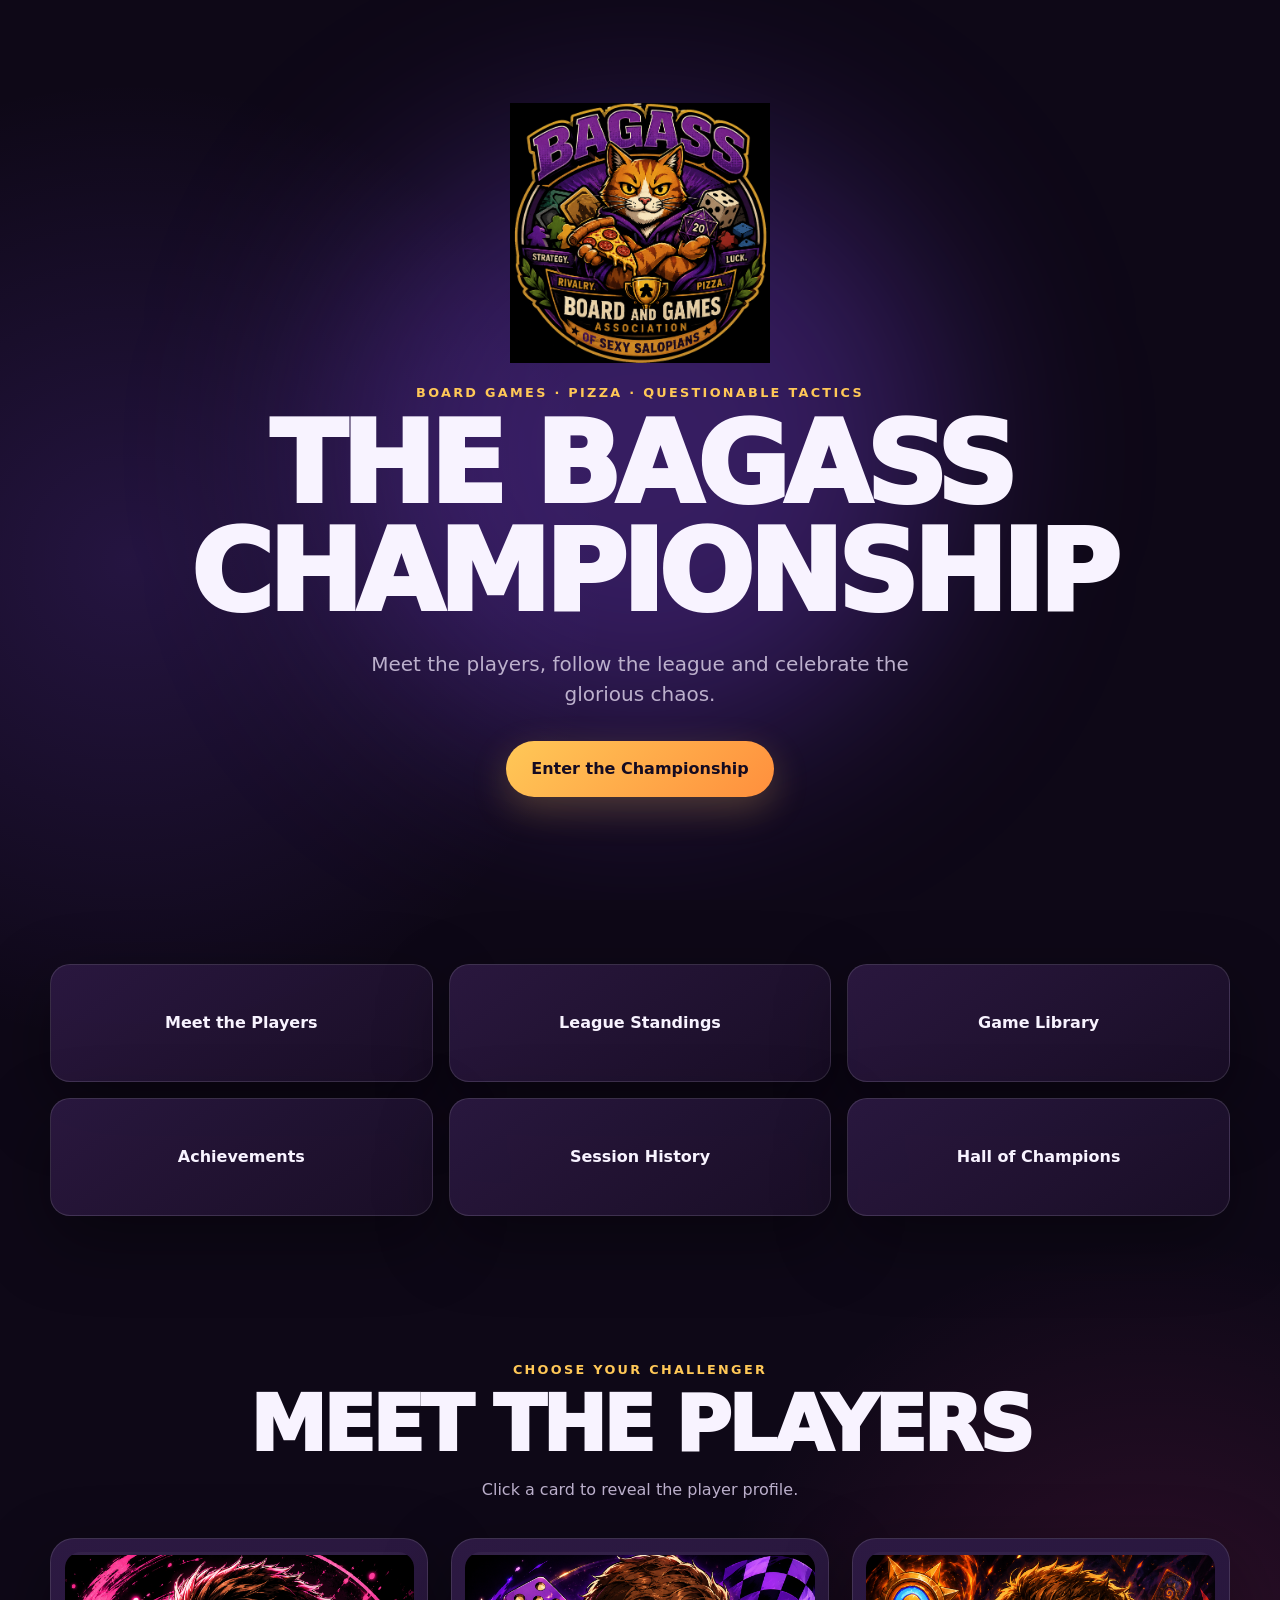
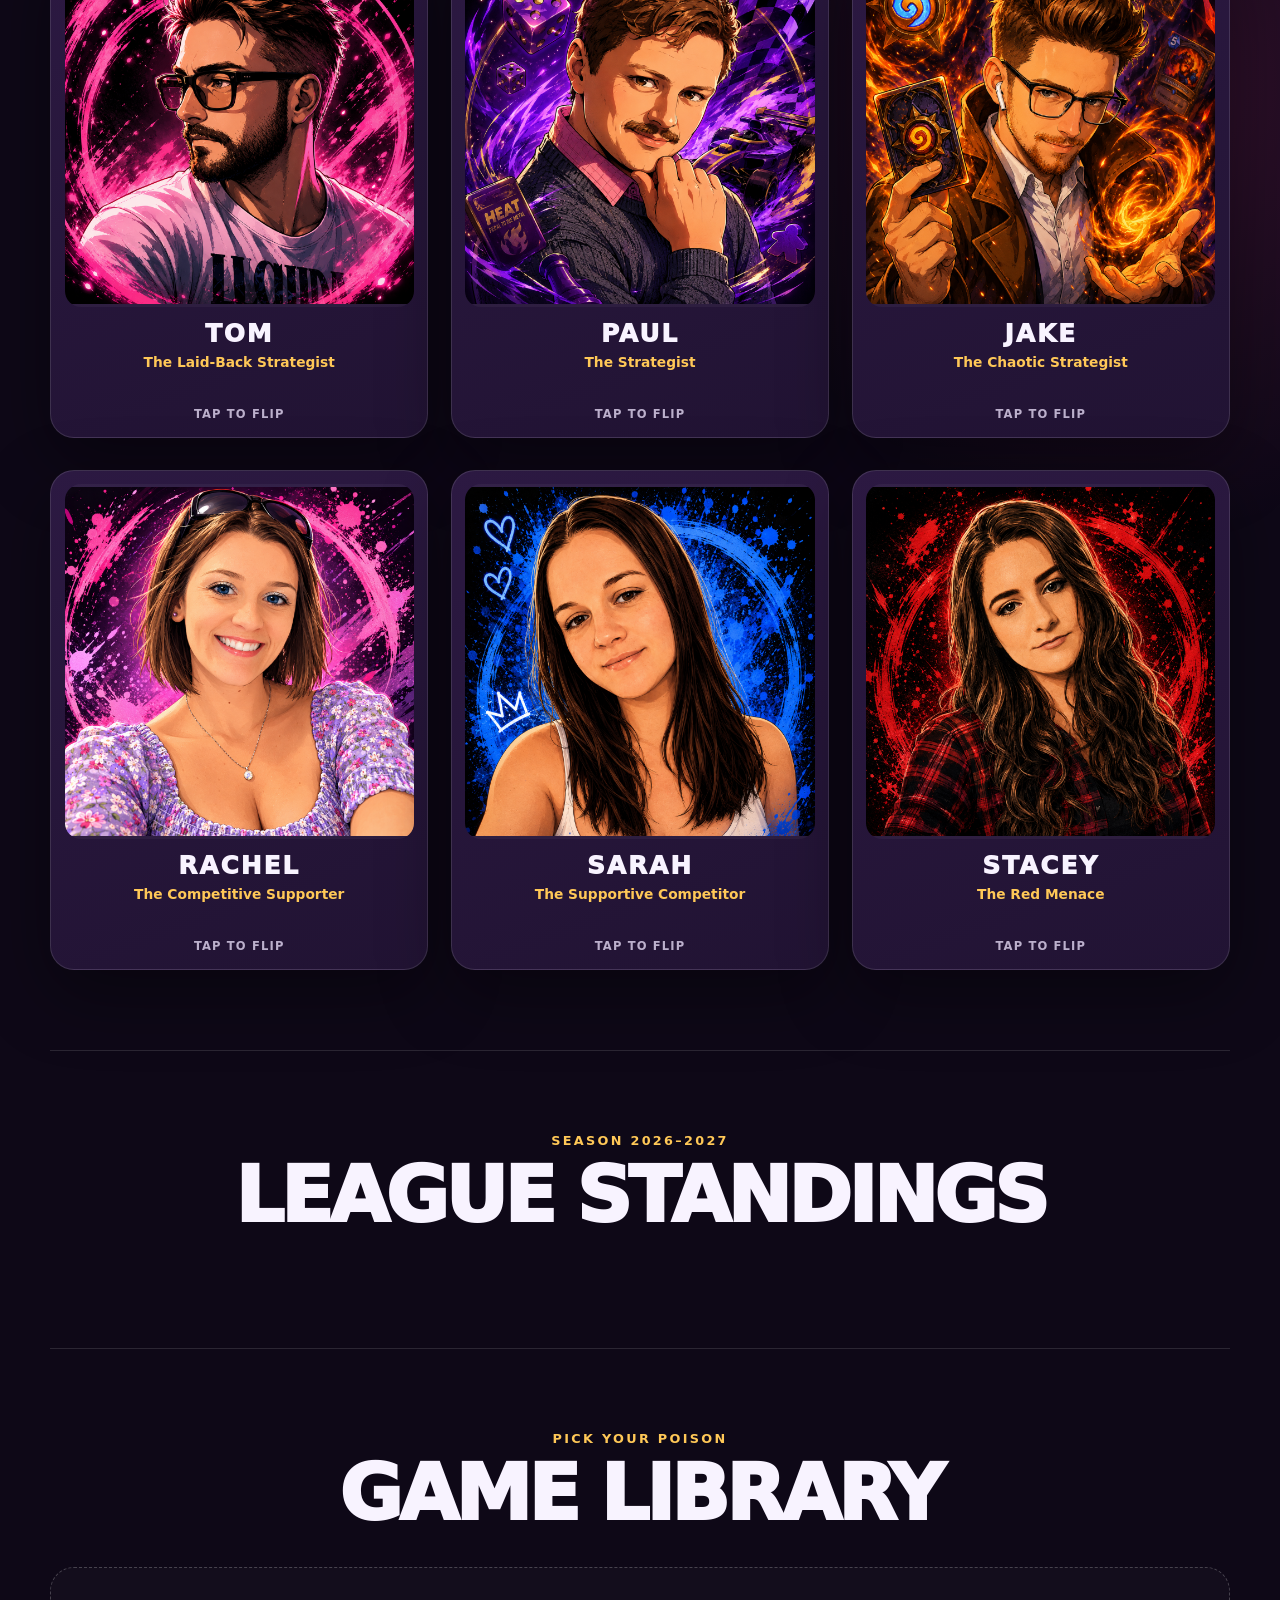
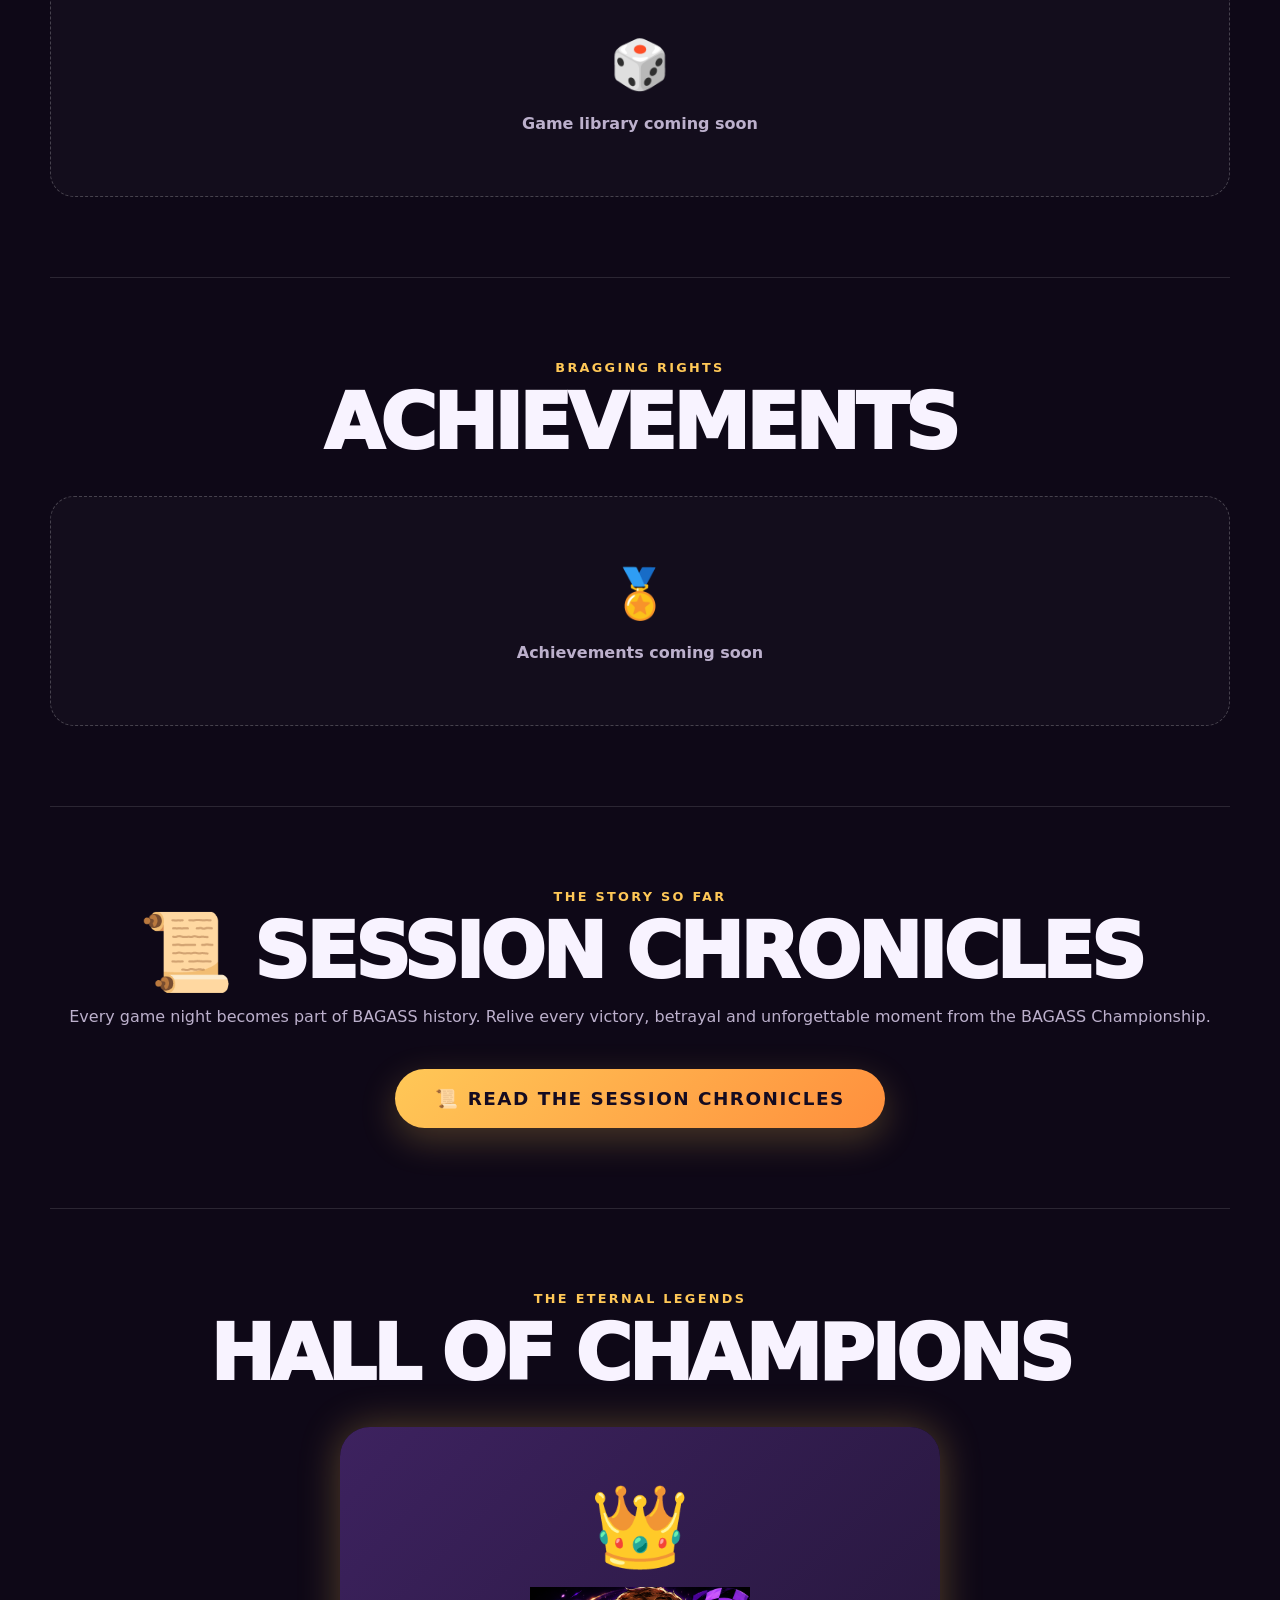
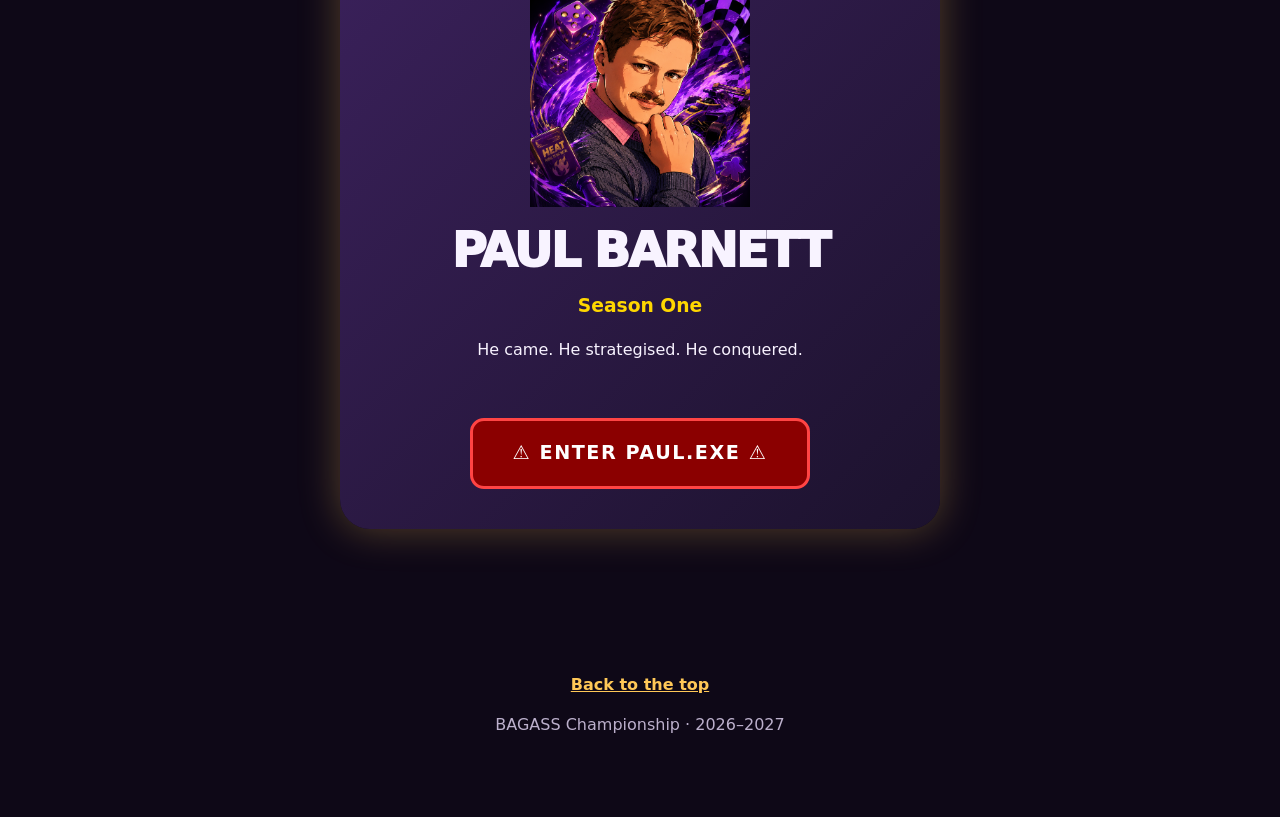
==== index.html @ 81b8a3a4 "Update index.html" ====
<!doctype html>
<html lang="en">
<head>
  <meta charset="utf-8">
  <meta name="viewport" content="width=device-width, initial-scale=1">
  <meta name="theme-color" content="#12091f">
  <title>BAGASS Championship</title>
  <link rel="stylesheet" href="style.css">
</head>
<body>
  <header class="hero" id="home">
    <div class="hero__glow" aria-hidden="true"></div>
    <img class="hero__logo" src="images/logo.png" alt="BAGASS Championship">
    <p class="eyebrow">Board games · Pizza · Questionable tactics</p>
    <h1>The BAGASS Championship</h1>
    <p class="hero__copy">Meet the players, follow the league and celebrate the glorious chaos.</p>
    <button class="primary-button" id="enterButton" type="button">Enter the Championship</button>
  </header>

  <main>
    <nav class="main-menu section-shell" id="mainMenu" aria-label="Championship menu">
      <a href="#players">Meet the Players</a>
      <a href="#standings">League Standings</a>
      <a href="#games">Game Library</a>
      <a href="#achievements">Achievements</a>
      <a href="#history">Session History</a>
      <a href="#champions">Hall of Champions</a>
    </nav>

    <section class="players-section section-shell" id="players">
      <div class="section-heading">
        <p class="eyebrow">Choose your challenger</p>
        <h2>Meet the Players</h2>
        <p>Click a card to reveal the player profile.</p>
      </div>
      <div class="player-grid">
        
        <button class="flip-card" type="button" aria-pressed="false" aria-label="Flip Tom's player card">
          <span class="flip-card__inner">
            <span class="flip-card__face flip-card__front">
              <img src="images/tom.png" alt="Tom">
              <span class="player-name">Tom</span>
              <span class="player-title">The Laid-Back Strategist</span>
              <span class="flip-hint">Tap to flip</span>
            </span>
            <span class="flip-card__face flip-card__back"><img src="images/tomcard.png" alt="Tom's player profile"></span>
          </span>
        </button>
        <button class="flip-card" type="button" aria-pressed="false" aria-label="Flip Paul's player card">
          <span class="flip-card__inner">
            <span class="flip-card__face flip-card__front">
              <img src="images/paul.png" alt="Paul">
              <span class="player-name">Paul</span>
              <span class="player-title">The Strategist</span>
              <span class="flip-hint">Tap to flip</span>
            </span>
            <span class="flip-card__face flip-card__back"><img src="images/paulcard.png" alt="Paul's player profile"></span>
          </span>
        </button>
        <button class="flip-card" type="button" aria-pressed="false" aria-label="Flip Jake's player card">
          <span class="flip-card__inner">
            <span class="flip-card__face flip-card__front">
              <img src="images/jake.png" alt="Jake">
              <span class="player-name">Jake</span>
              <span class="player-title">The Chaotic Strategist</span>
              <span class="flip-hint">Tap to flip</span>
            </span>
            <span class="flip-card__face flip-card__back"><img src="images/jakecard.png" alt="Jake's player profile"></span>
          </span>
        </button>
        <button class="flip-card" type="button" aria-pressed="false" aria-label="Flip Rachel's player card">
          <span class="flip-card__inner">
            <span class="flip-card__face flip-card__front">
              <img src="images/rachel.png" alt="Rachel">
              <span class="player-name">Rachel</span>
              <span class="player-title">The Competitive Supporter</span>
              <span class="flip-hint">Tap to flip</span>
            </span>
            <span class="flip-card__face flip-card__back"><img src="images/rachelcard.png" alt="Rachel's player profile"></span>
          </span>
        </button>
        <button class="flip-card" type="button" aria-pressed="false" aria-label="Flip Sarah's player card">
          <span class="flip-card__inner">
            <span class="flip-card__face flip-card__front">
              <img src="images/sarah.png" alt="Sarah">
              <span class="player-name">Sarah</span>
              <span class="player-title">The Supportive Competitor</span>
              <span class="flip-hint">Tap to flip</span>
            </span>
            <span class="flip-card__face flip-card__back"><img src="images/sarahcard.png" alt="Sarah's player profile"></span>
          </span>
        </button>
        <button class="flip-card" type="button" aria-pressed="false" aria-label="Flip Stacey's player card">
          <span class="flip-card__inner">
            <span class="flip-card__face flip-card__front">
              <img src="images/stacey.png" alt="Stacey">
              <span class="player-name">Stacey</span>
              <span class="player-title">The Red Menace</span>
              <span class="flip-hint">Tap to flip</span>
            </span>
            <span class="flip-card__face flip-card__back"><img src="images/staceycard.png" alt="Stacey's player profile"></span>
          </span>
        </button>
      </div>
    </section>

    <section class="content-section section-shell" id="standings">
      <div class="section-heading"><p class="eyebrow">Season 2026–2027</p><h2>League Standings</h2></div>
     <div id="leagueTable"></div>
    </section>
    <section class="content-section section-shell" id="games">
      <div class="section-heading"><p class="eyebrow">Pick your poison</p><h2>Game Library</h2></div>
      <div class="coming-soon"><span>🎲</span><strong>Game library coming soon</strong></div>
    </section>
    <section class="content-section section-shell" id="achievements">
      <div class="section-heading"><p class="eyebrow">Bragging rights</p><h2>Achievements</h2></div>
      <div class="coming-soon"><span>🏅</span><strong>Achievements coming soon</strong></div>
    </section>

<section id="history" class="content-section section-shell">

    <div class="section-heading">

        <p class="eyebrow">The Story So Far</p>

        <h2>📜 Session Chronicles</h2>

        <p>
            Every game night becomes part of BAGASS history.
            Relive every victory, betrayal and unforgettable moment from the BAGASS Championship.
        </p>

    </div>

    <div class="chronicles-home">

        <a href="chronicles.html" class="primary-button">

            📜 Read the Session Chronicles

        </a>

    </div>

</section>


    <section class="content-section section-shell" id="champions">
      <div class="section-heading"><p class="eyebrow">The eternal legends</p><h2>Hall of Champions</h2></div>
     <div id="championDisplay"></div>
    </section>
  </main>
  <footer><a href="#home">Back to the top</a><p>BAGASS Championship · 2026–2027</p></footer>
<script src="players.js"></script>
<script src="games.js"></script>
<script src="season2.js"></script>
<script src="champions.js"></script>
<script src="script.js"></script>
</body>
</html>
---- style.css ----
:root {
  --ink:#f8f3ff; --muted:#bcb0cc; --surface:#211333; --surface-2:#2c1942;
  --purple:#8c4dff; --pink:#ff3d9d; --gold:#ffc857;
  --line:rgba(255,255,255,.12); --shadow:0 24px 70px rgba(0,0,0,.38);
}
* { box-sizing:border-box; }
html { scroll-behavior:smooth; scroll-padding-top:1.5rem; }
body {
  margin:0; color:var(--ink); line-height:1.5;
  background:radial-gradient(circle at 10% 10%,rgba(140,77,255,.18),transparent 30rem),radial-gradient(circle at 90% 30%,rgba(255,61,157,.14),transparent 28rem),#0e0817;
  font-family:Inter,ui-sans-serif,system-ui,-apple-system,BlinkMacSystemFont,"Segoe UI",sans-serif;
}
button,a { font:inherit; } button { color:inherit; } img { display:block; max-width:100%; }
.section-shell { width:min(1180px,calc(100% - 2rem)); margin-inline:auto; }
.hero { position:relative; display:grid; min-height:100svh; place-items:center; align-content:center; overflow:hidden; padding:4rem 1rem; text-align:center; }
.hero__glow { position:absolute; z-index:-1; width:38rem; height:38rem; border-radius:50%; background:rgba(140,77,255,.32); filter:blur(100px); }
.hero__logo { width:min(320px,70vw); max-height:260px; margin-bottom:1.25rem; object-fit:contain; }
.eyebrow { margin:0 0 .55rem; color:var(--gold); font-size:.8rem; font-weight:850; letter-spacing:.18em; text-transform:uppercase; }
h1,h2 { margin:0; font-weight:950; letter-spacing:-.045em; line-height:.96; text-transform:uppercase; }
h1 { max-width:900px; font-size:clamp(3rem,9vw,7rem); } h2 { font-size:clamp(2.35rem,6vw,4.8rem); }
.hero__copy { max-width:620px; margin:1.4rem auto 2rem; color:var(--muted); font-size:clamp(1rem,2vw,1.25rem); }
.primary-button { border:0; border-radius:999px; padding:1rem 1.6rem; color:#150b21; background:linear-gradient(135deg,var(--gold),#ff8f3d); box-shadow:0 12px 36px rgba(255,200,87,.24); cursor:pointer; font-weight:900; transition:transform 180ms ease,box-shadow 180ms ease; }
.primary-button:hover { transform:translateY(-3px); box-shadow:0 16px 42px rgba(255,200,87,.36); }
.main-menu { display:grid; grid-template-columns:repeat(3,1fr); gap:1rem; padding-block:4rem; }
.main-menu a { min-height:118px; display:grid; place-items:center; padding:1.2rem; border:1px solid var(--line); border-radius:1.25rem; color:var(--ink); background:linear-gradient(145deg,rgba(44,25,66,.92),rgba(26,15,40,.92)); box-shadow:var(--shadow); font-weight:850; text-align:center; text-decoration:none; transition:border-color 180ms ease,transform 180ms ease; }
.main-menu a:hover { border-color:rgba(255,200,87,.65); transform:translateY(-4px); }
.players-section,.content-section { padding-block:5rem; }
.section-heading { margin-bottom:2.25rem; text-align:center; } .section-heading>p:last-child { margin-bottom:0; color:var(--muted); }
.player-grid { display:grid; grid-template-columns:repeat(3,minmax(0,1fr)); gap:2rem 1.4rem; align-items:start; }
/* The card owns the full height, so its positioned faces cannot overlap League Standings. */
.flip-card { position:relative; width:100%; height:500px; margin:0; padding:0; border:0; border-radius:1.5rem; outline:0; background:transparent; cursor:pointer; perspective:1200px; -webkit-tap-highlight-color:transparent; }
.flip-card__inner { position:relative; display:block; width:100%; height:100%; border-radius:inherit; transform-style:preserve-3d; transition:transform 700ms cubic-bezier(.2,.8,.2,1),filter 250ms ease; }
.flip-card:hover .flip-card__inner,.flip-card:focus-visible .flip-card__inner { filter:drop-shadow(0 20px 24px rgba(140,77,255,.32)); transform:translateY(-7px) rotateY(0); }
.flip-card.flipped .flip-card__inner,.flip-card.flipped:hover .flip-card__inner,.flip-card.flipped:focus-visible .flip-card__inner { filter:drop-shadow(0 20px 30px rgba(255,61,157,.34)); transform:translateY(-7px) rotateY(180deg); }
.flip-card:focus-visible { box-shadow:0 0 0 4px var(--gold); }
.flip-card__face { position:absolute; inset:0; display:flex; width:100%; height:100%; flex-direction:column; overflow:hidden; border:1px solid var(--line); border-radius:inherit; background:linear-gradient(160deg,var(--surface-2),var(--surface)); box-shadow:var(--shadow); backface-visibility:hidden; -webkit-backface-visibility:hidden; }
.flip-card.flipped .flip-card__back { backface-visibility:visible; -webkit-backface-visibility: visible; }
.flip-card__front { padding:.85rem; }
.flip-card__front img { width:100%; height:355px; border-radius:1rem; background:rgba(255,255,255,.04); object-fit:contain; }
.flip-card__back { transform:rotateY(180deg); } .flip-card__back img { width:100%; height:100%; object-fit:contain; display:block; }
.player-name { margin-top:.9rem; font-size:1.55rem; font-weight:950; letter-spacing:.08em; line-height:1; text-align:center; text-transform:uppercase; }
.player-title { margin-top:.35rem; color:var(--gold); font-size:.86rem; font-weight:800; text-align:center; }
.flip-hint { margin-top:auto; color:var(--muted); font-size:.72rem; font-weight:750; letter-spacing:.1em; text-align:center; text-transform:uppercase; }
.content-section { border-top:1px solid var(--line); }
.coming-soon { display:grid; min-height:230px; place-items:center; align-content:center; gap:.75rem; border:1px dashed rgba(255,255,255,.22); border-radius:1.5rem; color:var(--muted); background:rgba(255,255,255,.025); text-align:center; }
.coming-soon span { font-size:3rem; } footer { padding:4rem 1rem; color:var(--muted); text-align:center; } footer a { color:var(--gold); font-weight:800; }
@media (max-width:900px) { .main-menu,.player-grid { grid-template-columns:repeat(2,minmax(0,1fr)); } }
@media (max-width:620px) { .main-menu,.player-grid { grid-template-columns:1fr; } .flip-card { height:min(500px,142vw); max-height:500px; } .players-section,.content-section { padding-block:4rem; } }
@media (prefers-reduced-motion:reduce) { html { scroll-behavior:auto; } *,*::before,*::after { scroll-behavior:auto!important; transition-duration:.01ms!important; } }


/* ==========================
   LEAGUE TABLE
========================== */

#leagueTable{
    max-width:1000px;
    margin:0 auto;
}

.league-table{
    width:100%;
    border-collapse:collapse;
    border-radius:20px;
    overflow:hidden;
    background:linear-gradient(160deg,var(--surface-2),var(--surface));
    box-shadow:var(--shadow);
    border:1px solid var(--line);
}

.league-table thead{
    background:linear-gradient(90deg,var(--purple),var(--pink));
}

.league-table th{

    padding:22px;

    text-align:center;

    font-size:1.2rem;

    font-weight:900;

    letter-spacing:.08em;

    text-transform:uppercase;

}

.league-table td{

    padding:22px;

    text-align:center;

    font-size:1.25rem;

    font-weight:700;

    border-top:1px solid rgba(255,255,255,.08);

}

.league-table tbody tr{

    transition:.25s;

}

.league-table tbody tr:hover{

    background:rgba(255,255,255,.06);

    transform:scale(1.01);

}

.league-table td:nth-child(2){

    text-align:left;

    font-size:1.4rem;

    font-weight:900;

}

.league-table td:first-child{

    font-size:1.5rem;

    font-weight:900;

}

.league-table td:nth-child(3){

    color:var(--gold);

    font-size:1.6rem;

    font-weight:900;

}

.leader{
    background: rgba(255,200,87,.12);
}

#championDisplay{

display:flex;

justify-content:center;

}

.champion-card{

width:600px;

padding:40px;

text-align:center;

border-radius:30px;

background:linear-gradient(135deg,#3d225f,#1c122d);

box-shadow:0 0 40px rgba(255,200,87,.3);

}

.champion-card img{

width:220px;

margin:auto;

}

.champion-card h2{

font-size:3rem;

margin:20px 0 0;

}

.champion-card h3{

color:gold;

}

.champion-crown{

font-size:5rem;

animation:float 3s ease-in-out infinite;

}

@keyframes float{

0%{transform:translateY(0);}

50%{transform:translateY(-10px);}

100%{transform:translateY(0);}

}

/* ==========================
   PAUL.EXE BUTTON
========================== */

.exe-button{

    margin-top:40px;

    padding:18px 40px;

    font-size:1.2rem;

    font-weight:900;

    letter-spacing:.08em;

    color:white;

    background:#8b0000;

    border:3px solid #ff4444;

    border-radius:14px;

    cursor:pointer;

    transition:.25s;

}

.exe-button:hover{

    transform:scale(1.08);

    background:#d60000;

    box-shadow:0 0 30px red;

}

/* ==========================================
   Session Chronicles
========================================== */

.chronicle-card{

    background:#20152f;

    border:2px solid rgba(255,255,255,.08);

    border-radius:18px;

    padding:32px;

    margin:40px 0;

    box-shadow:0 15px 40px rgba(0,0,0,.25);

}

.chronicle-title{

    text-align:center;

    margin-bottom:30px;

}

.chronicle-title h2{

    color:#fff;

    margin:10px 0;

}

.chronicle-section{

    margin-top:24px;

}

.chronicle-section h3{

    color:#ffcb5c;

    margin-bottom:12px;

}

.chronicle-section ul{

    padding-left:20px;

}

.chronicle-section li{

    margin:6px 0;

}

.chronicle-section p{

    line-height:1.8;

}

blockquote{

    border-left:4px solid #ffcb5c;

    margin:0;

    padding-left:18px;

    font-style:italic;

    color:#ddd;

}

/* ==========================================
   Chronicle Interaction
========================================== */

.chronicle-card{

    cursor:pointer;

    user-select:none;

    transition:
        transform .25s ease,
        box-shadow .25s ease,
        border-color .25s ease;

}

.chronicle-card:hover{

    transform:translateY(-4px);

    border-color:rgba(255,200,87,.35);

}

.chronicle-card.open{

    border-color:rgba(255,200,87,.6);

    box-shadow:
        0 0 30px rgba(255,200,87,.15),
        0 20px 45px rgba(0,0,0,.35);

}

.chronicle-toggle{

    margin-top:28px;

    padding-top:20px;

    border-top:1px solid rgba(255,255,255,.08);

    text-align:center;

    color:var(--gold);

    font-weight:800;

    letter-spacing:.08em;

    text-transform:uppercase;

}

.chronicle-toggle span{

    transition:.25s;

}

.chronicle-content{

    max-height:0;

    overflow:hidden;

    opacity:0;

    transition:
        max-height .45s ease,
        opacity .3s ease,
        margin-top .3s ease;

}

.chronicle-content.open{

    max-height:2500px;

    opacity:1;

    margin-top:30px;

}

/* ==========================================
   Homepage Chronicles Button
========================================== */

.chronicles-home{

    display:flex;

    justify-content:center;

    margin-top:40px;

}

.chronicles-home .primary-button{

    display:inline-flex;

    align-items:center;

    justify-content:center;

    min-width:340px;

    padding:1rem 2.5rem;

    text-decoration:none;

    font-size:1.15rem;

    font-weight:900;

    letter-spacing:.08em;

    text-transform:uppercase;

}
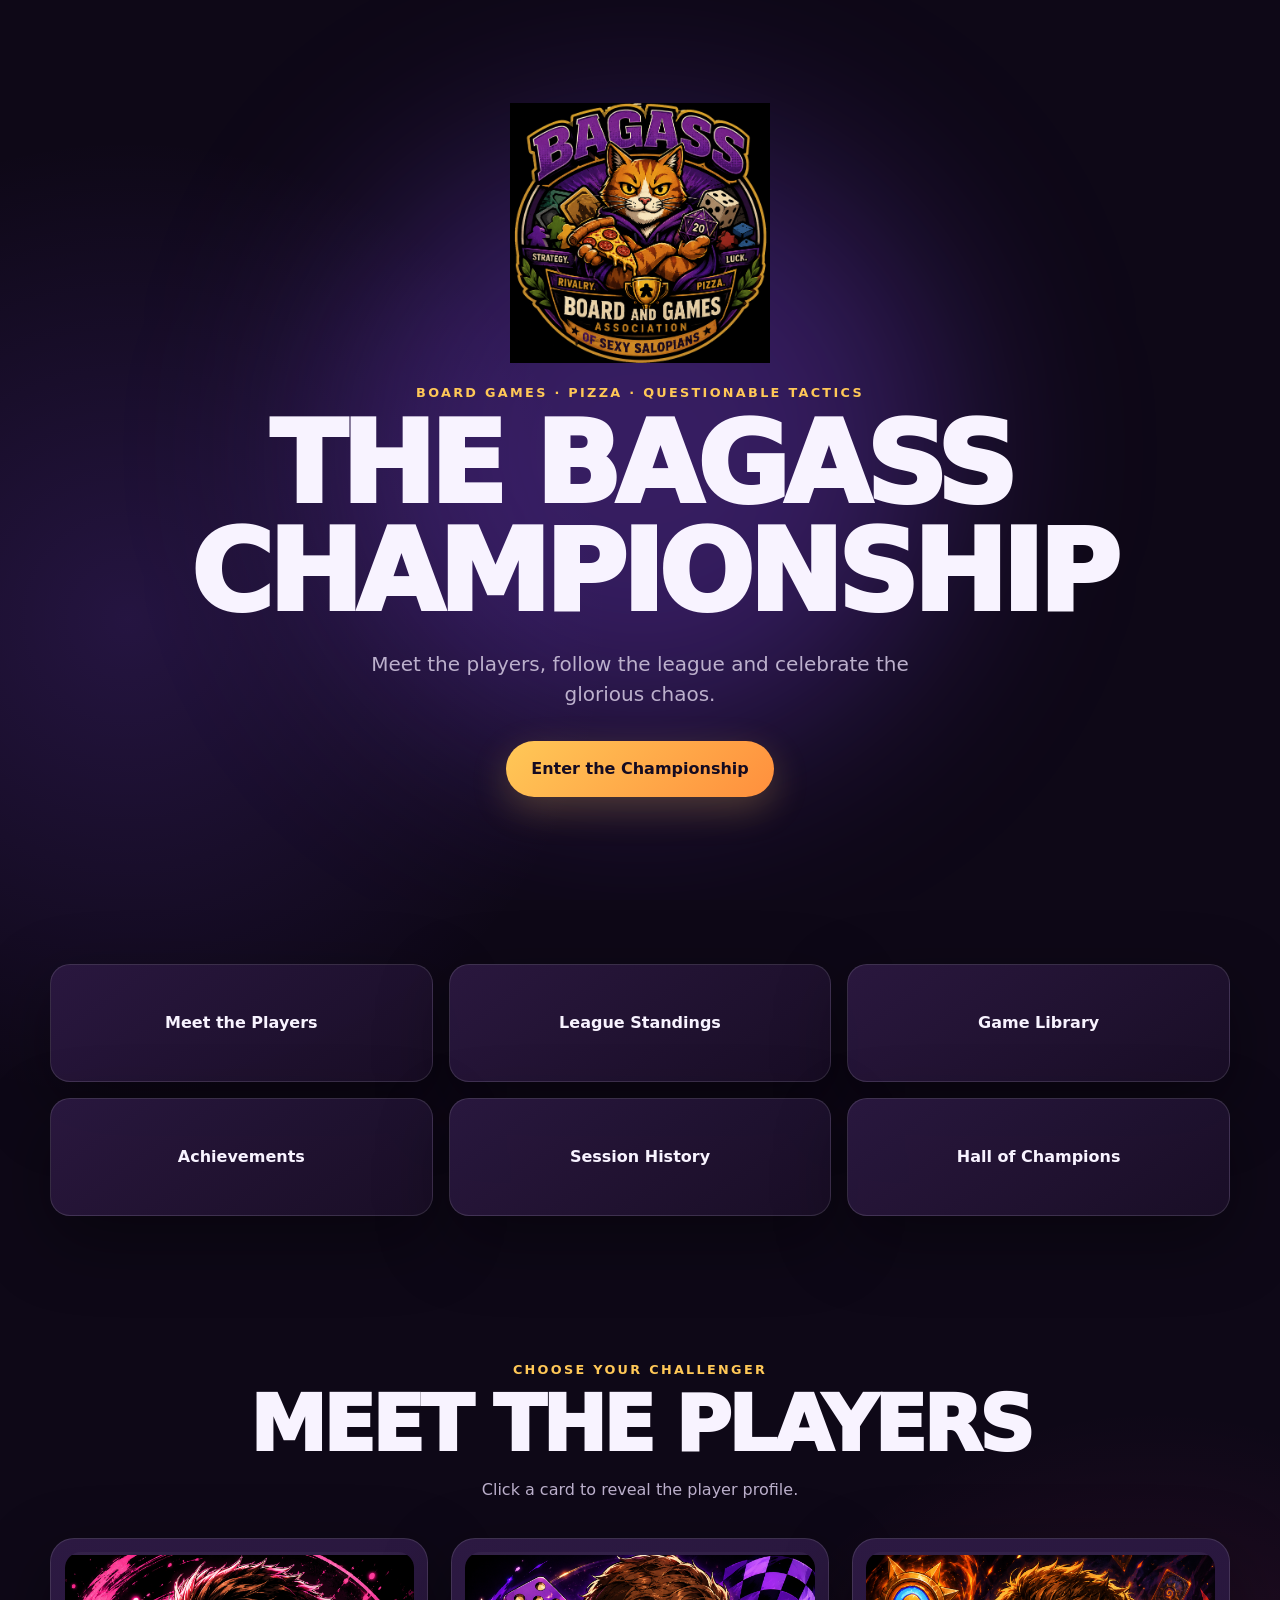
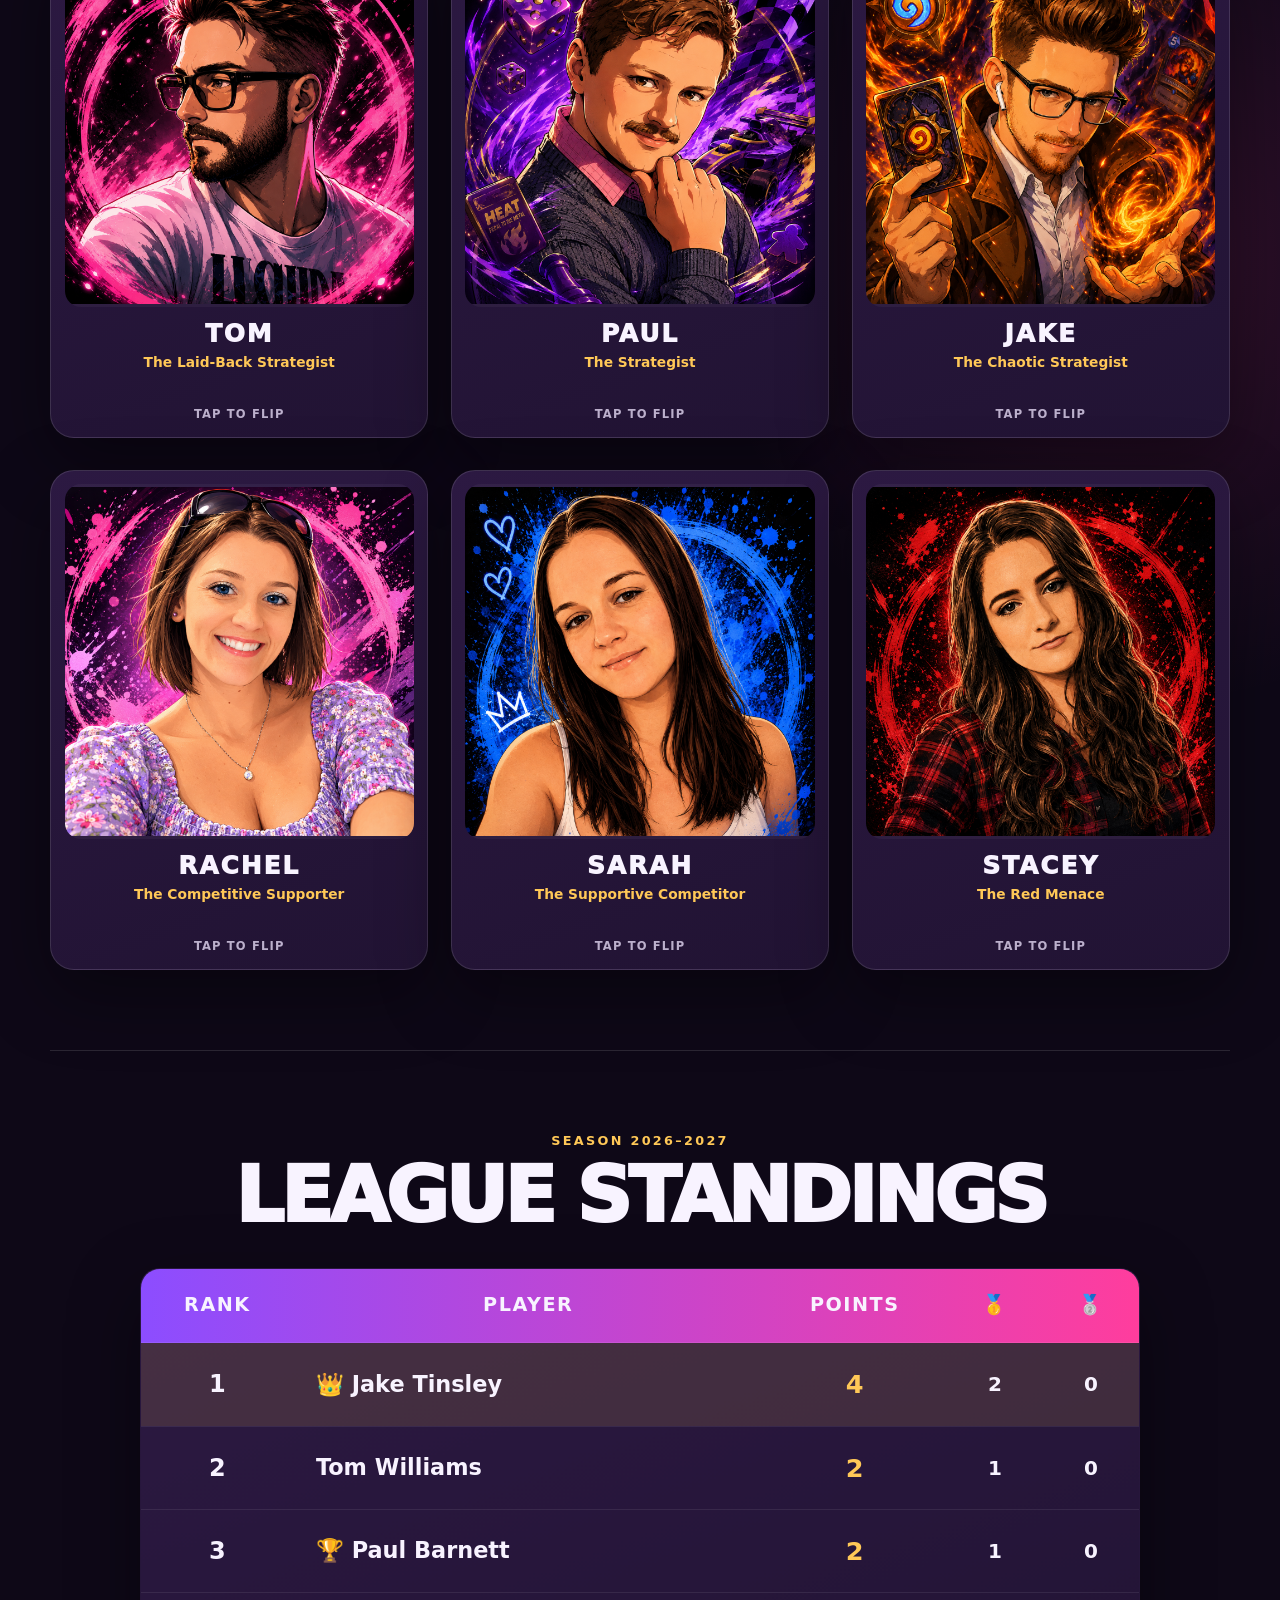
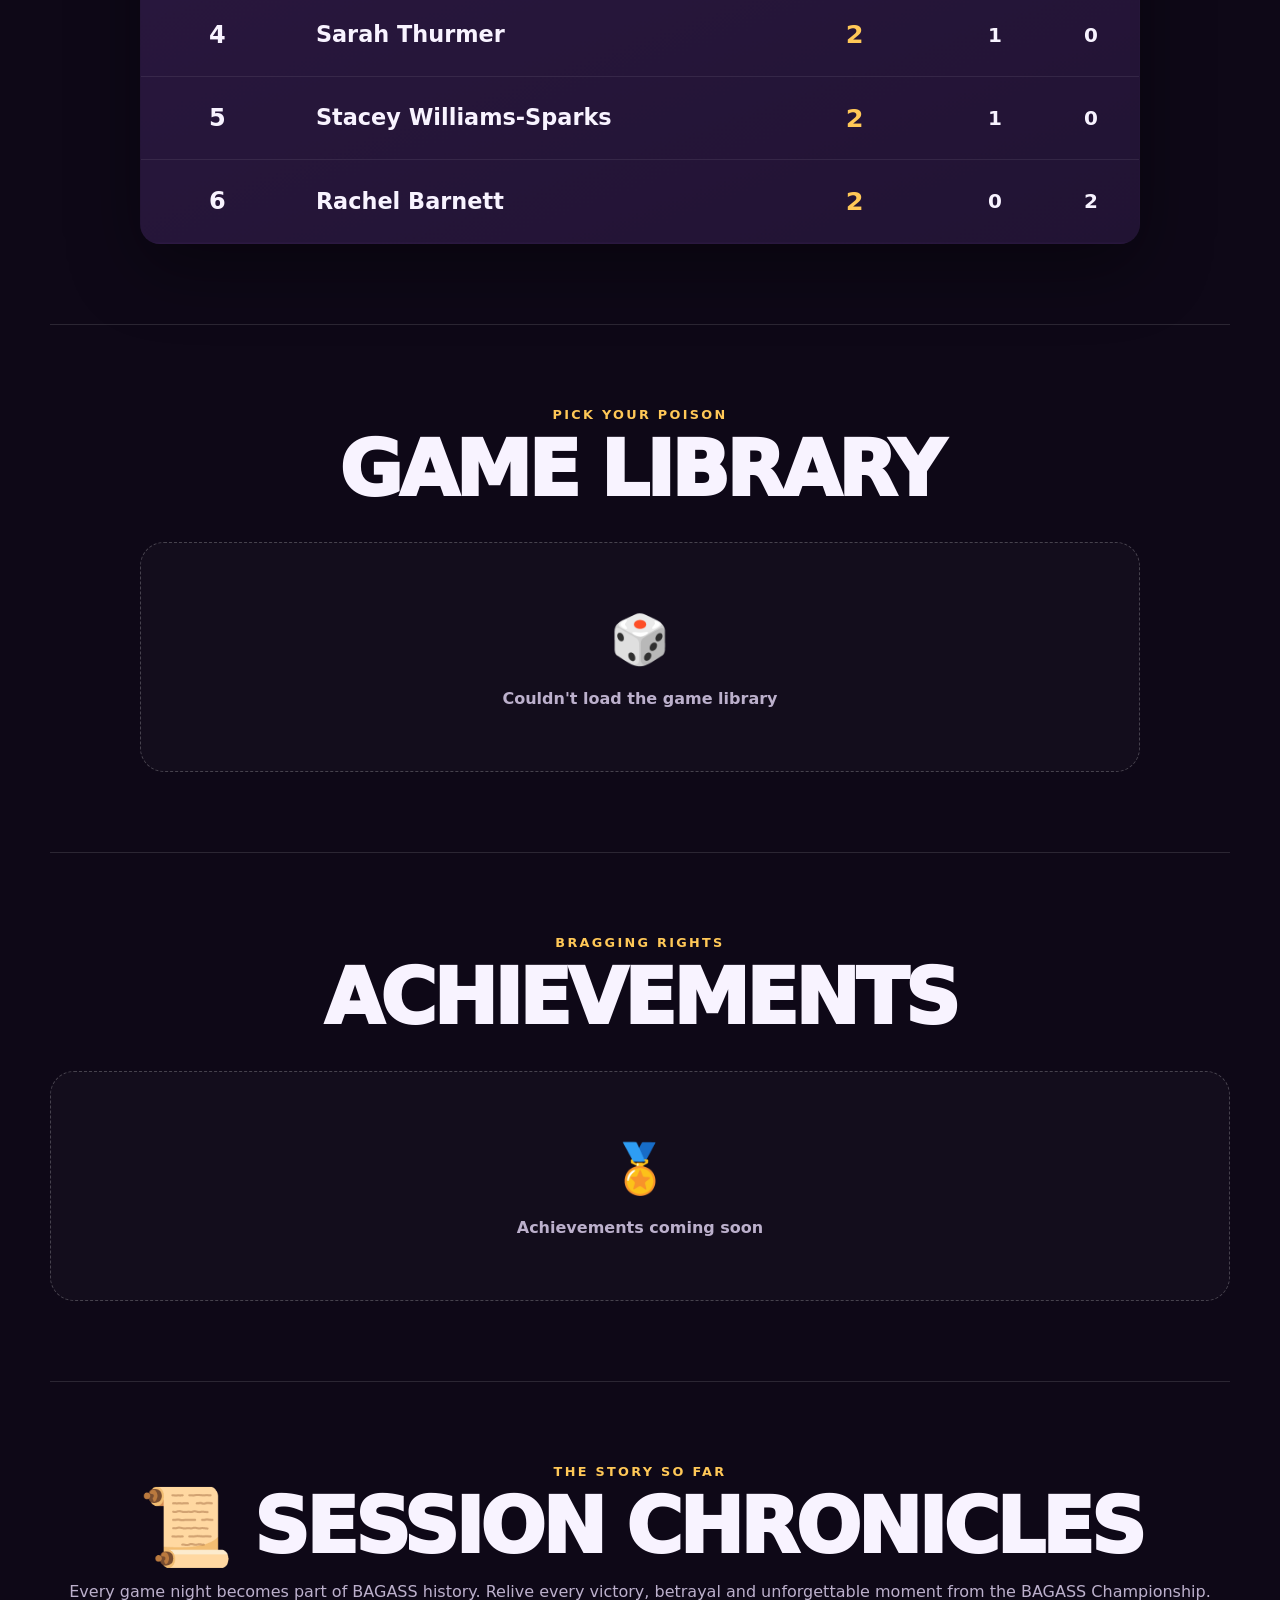
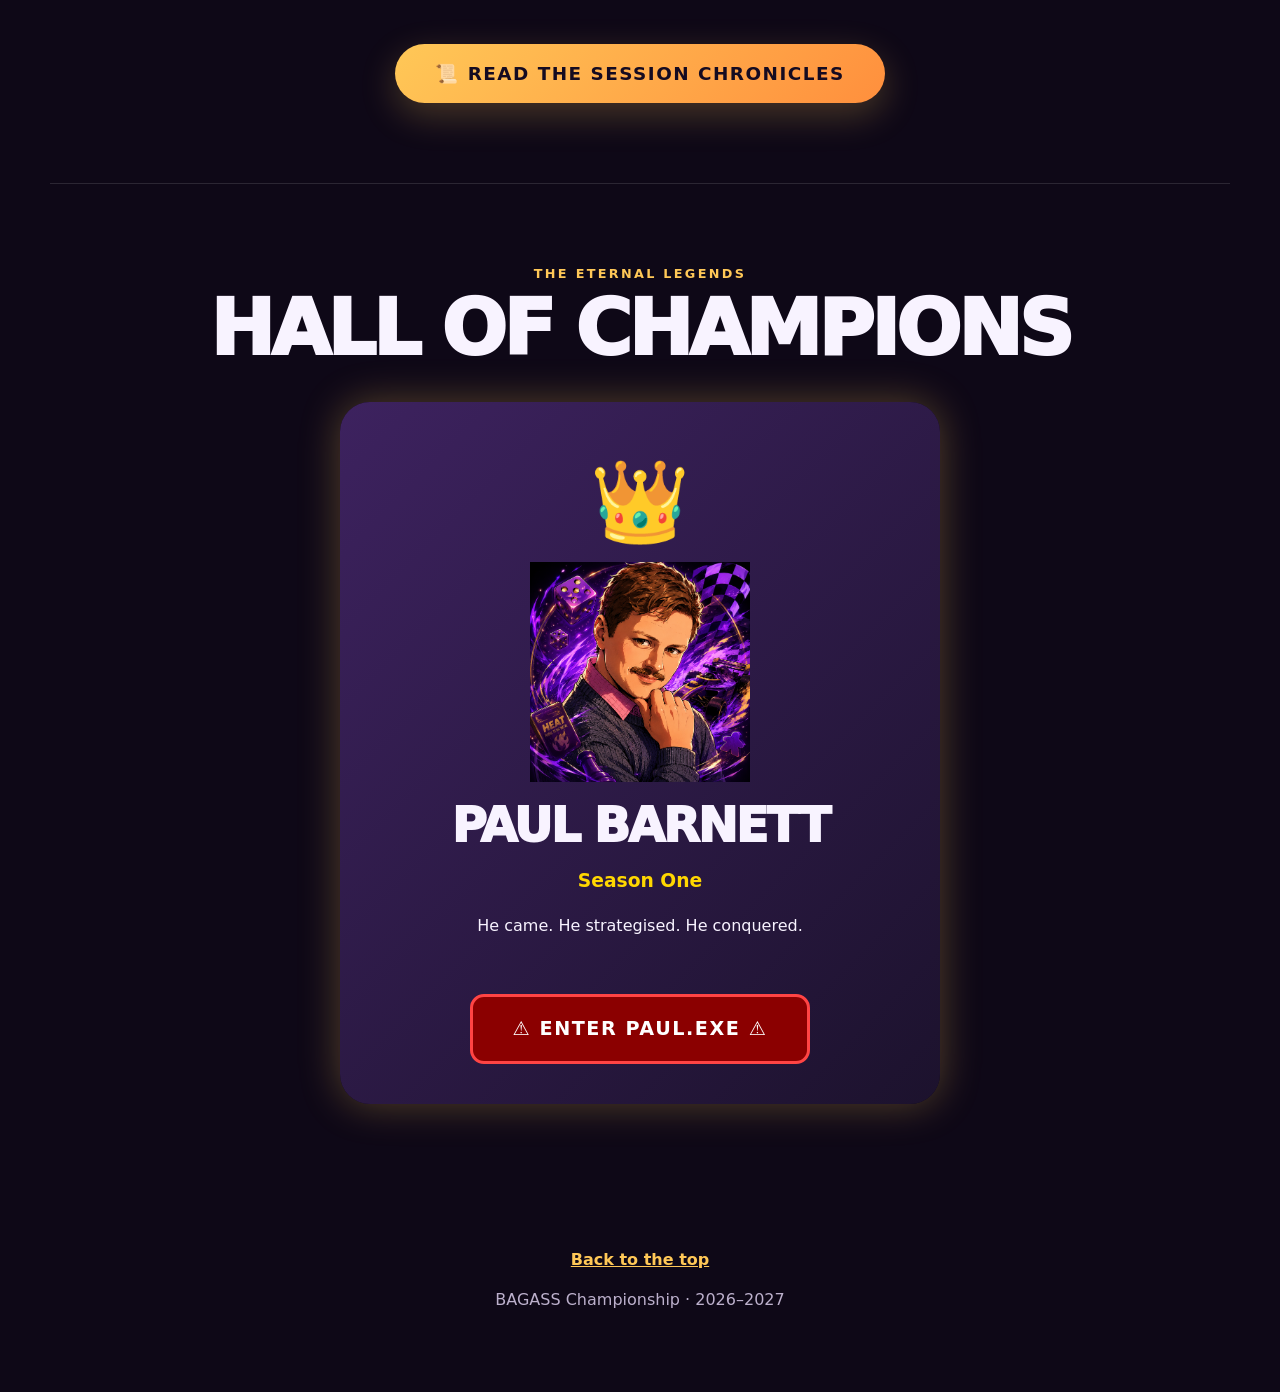
==== commit 8be53776: "Homepage game library table" ====
--- a/index.html
+++ b/index.html
@@ -110,7 +110,7 @@
     </section>
     <section class="content-section section-shell" id="games">
       <div class="section-heading"><p class="eyebrow">Pick your poison</p><h2>Game Library</h2></div>
-      <div class="coming-soon"><span>🎲</span><strong>Game library coming soon</strong></div>
+      <div id="gameLibraryTable"></div>
     </section>
     <section class="content-section section-shell" id="achievements">
       <div class="section-heading"><p class="eyebrow">Bragging rights</p><h2>Achievements</h2></div>
@@ -155,6 +155,7 @@
 <script src="games.js"></script>
 <script src="season2.js"></script>
 <script src="champions.js"></script>
+<script src="game-library.js"></script>
 <script src="script.js"></script>
 </body>
 </html>
--- a/style.css
+++ b/style.css
@@ -148,6 +148,94 @@
     background: rgba(255,200,87,.12);
 }
 
+/* ==========================
+   GAME LIBRARY TABLE
+========================== */
+
+#gameLibraryTable{
+    max-width:1000px;
+    margin:0 auto;
+}
+
+.game-table-wrapper{
+    max-height:625px;
+    overflow-x:hidden;
+    overflow-y:auto;
+    border-radius:20px;
+    box-shadow:var(--shadow);
+    border:1px solid var(--line);
+}
+
+.game-table{
+    width:100%;
+    border-collapse:collapse;
+    background:linear-gradient(160deg,var(--surface-2),var(--surface));
+}
+
+.game-table-wrapper .game-table{
+    border-radius:0;
+    box-shadow:none;
+    border:none;
+}
+
+.game-table thead th{
+    position:sticky;
+    top:0;
+    z-index:1;
+}
+
+.game-table thead{
+    background:linear-gradient(90deg,var(--purple),var(--pink));
+}
+
+.game-table th{
+    padding:18px 22px;
+    text-align:left;
+    font-size:1rem;
+    font-weight:900;
+    letter-spacing:.06em;
+    text-transform:uppercase;
+    cursor:pointer;
+    user-select:none;
+    white-space:nowrap;
+    transition:background .2s;
+}
+
+.game-table th:hover{
+    background:rgba(255,255,255,.1);
+}
+
+.game-table th.sorted{
+    color:var(--gold);
+}
+
+.game-table td{
+    padding:18px 22px;
+    font-size:1.05rem;
+    font-weight:700;
+    border-top:1px solid rgba(255,255,255,.08);
+}
+
+.game-table tbody tr{
+    transition:.25s;
+}
+
+.game-table tbody tr:hover{
+    background:rgba(255,255,255,.06);
+}
+
+@media (max-width:620px){
+    .game-table-wrapper{
+        max-height:455px;
+    }
+
+    .game-table th,
+    .game-table td{
+        padding:12px 14px;
+        font-size:.9rem;
+    }
+}
+
 #championDisplay{
 
 display:flex;
@@ -456,4 +544,103 @@
 
     text-transform:uppercase;
 
+}
+
+
+/* ==========================================
+   Winner Portrait Cards
+========================================== */
+
+.winner-grid{
+
+    display:flex;
+
+    flex-wrap:wrap;
+
+    justify-content:center;
+
+    gap:20px;
+
+    margin:20px 0 30px;
+
+}
+
+.winner-card{
+
+    width:150px;
+
+    padding:18px;
+
+    border-radius:20px;
+
+    background:linear-gradient(160deg,var(--surface-2),var(--surface));
+
+    border:2px solid rgba(255,255,255,.08);
+
+    box-shadow:0 15px 35px rgba(0,0,0,.25);
+
+    text-align:center;
+
+    transition:.25s;
+
+}
+
+.winner-card:hover{
+
+    transform:translateY(-6px);
+
+    border-color:var(--gold);
+
+    box-shadow:
+        0 0 20px rgba(255,200,87,.25),
+        0 18px 35px rgba(0,0,0,.35);
+
+}
+
+.winner-card img{
+
+    width:90px;
+
+    height:90px;
+
+    margin:0 auto 14px;
+
+    border-radius:50%;
+
+    border:4px solid var(--gold);
+
+    object-fit:cover;
+
+    background:#111;
+
+}
+
+.winner-card span{
+
+    display:block;
+
+    font-size:.95rem;
+
+    font-weight:900;
+
+    line-height:1.3;
+
+}
+
+@media(max-width:620px){
+
+    .winner-card{
+
+        width:130px;
+
+    }
+
+    .winner-card img{
+
+        width:75px;
+
+        height:75px;
+
+    }
+
 }
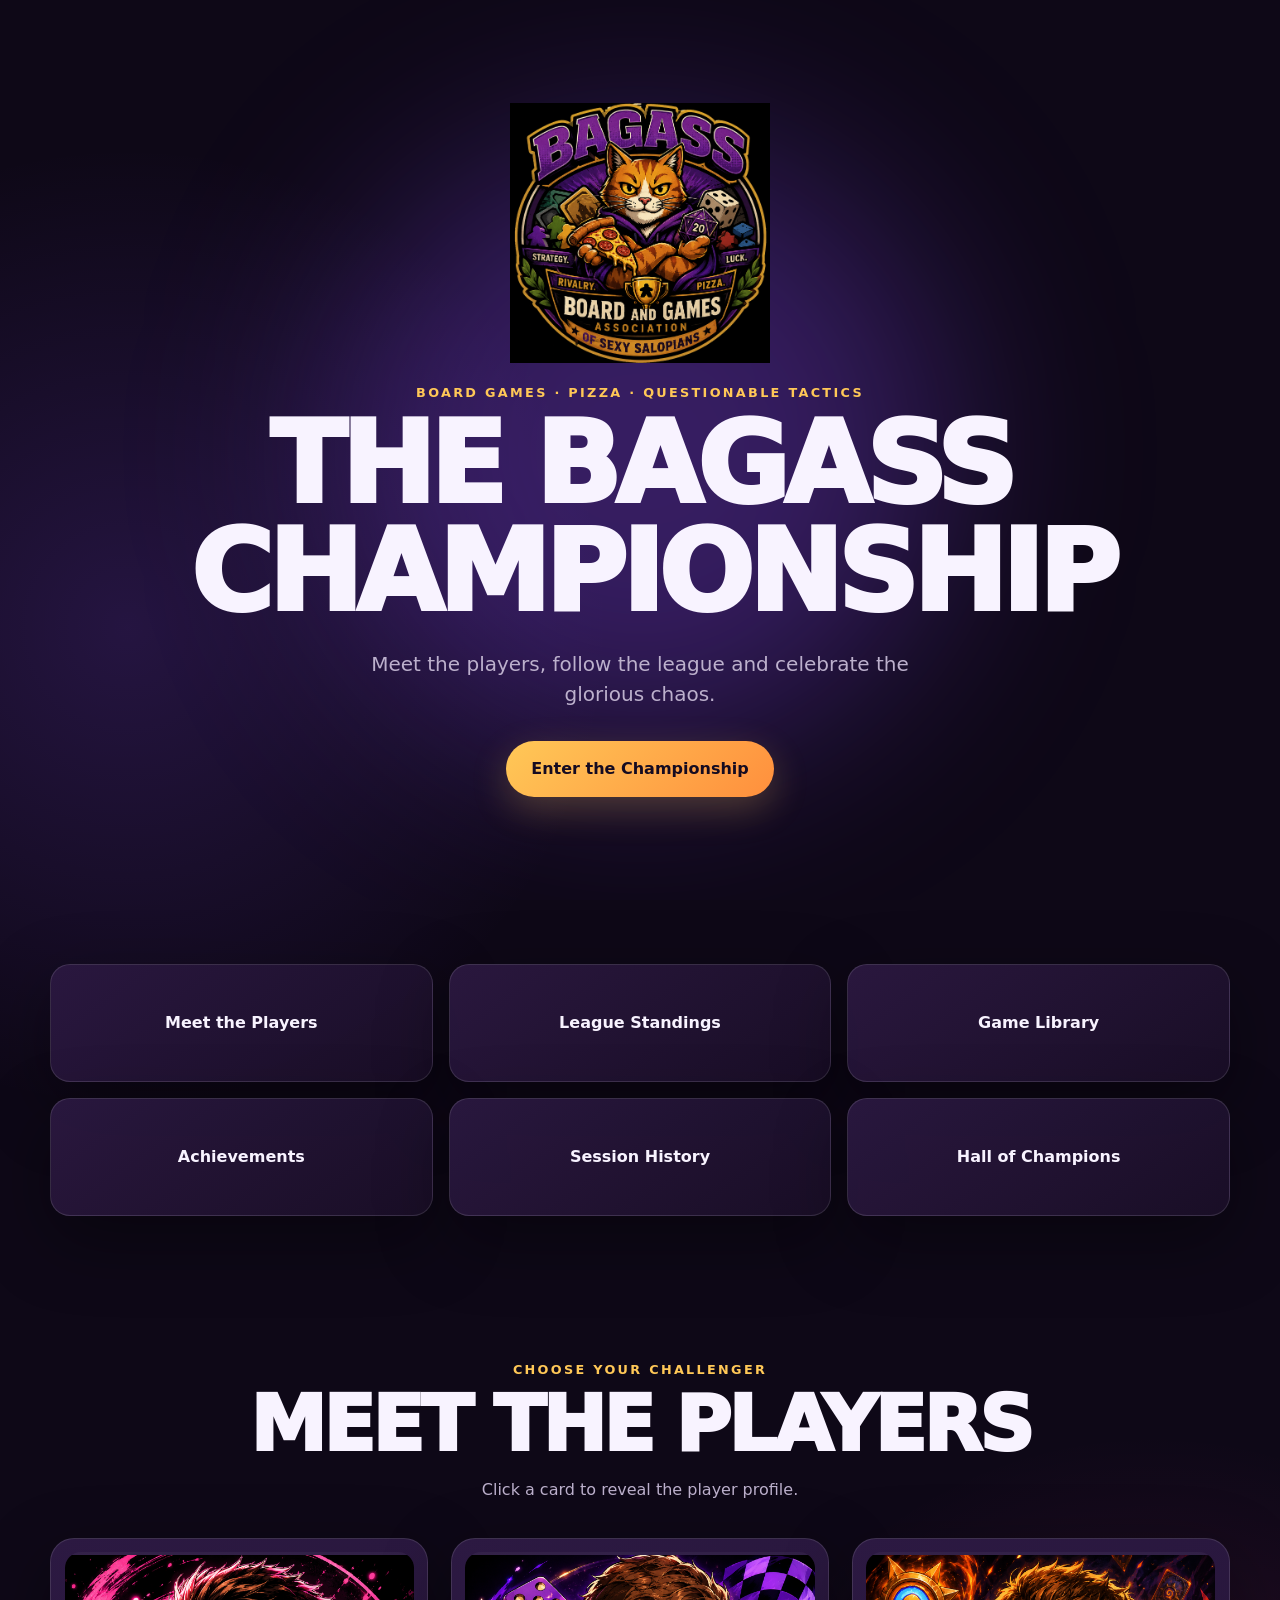
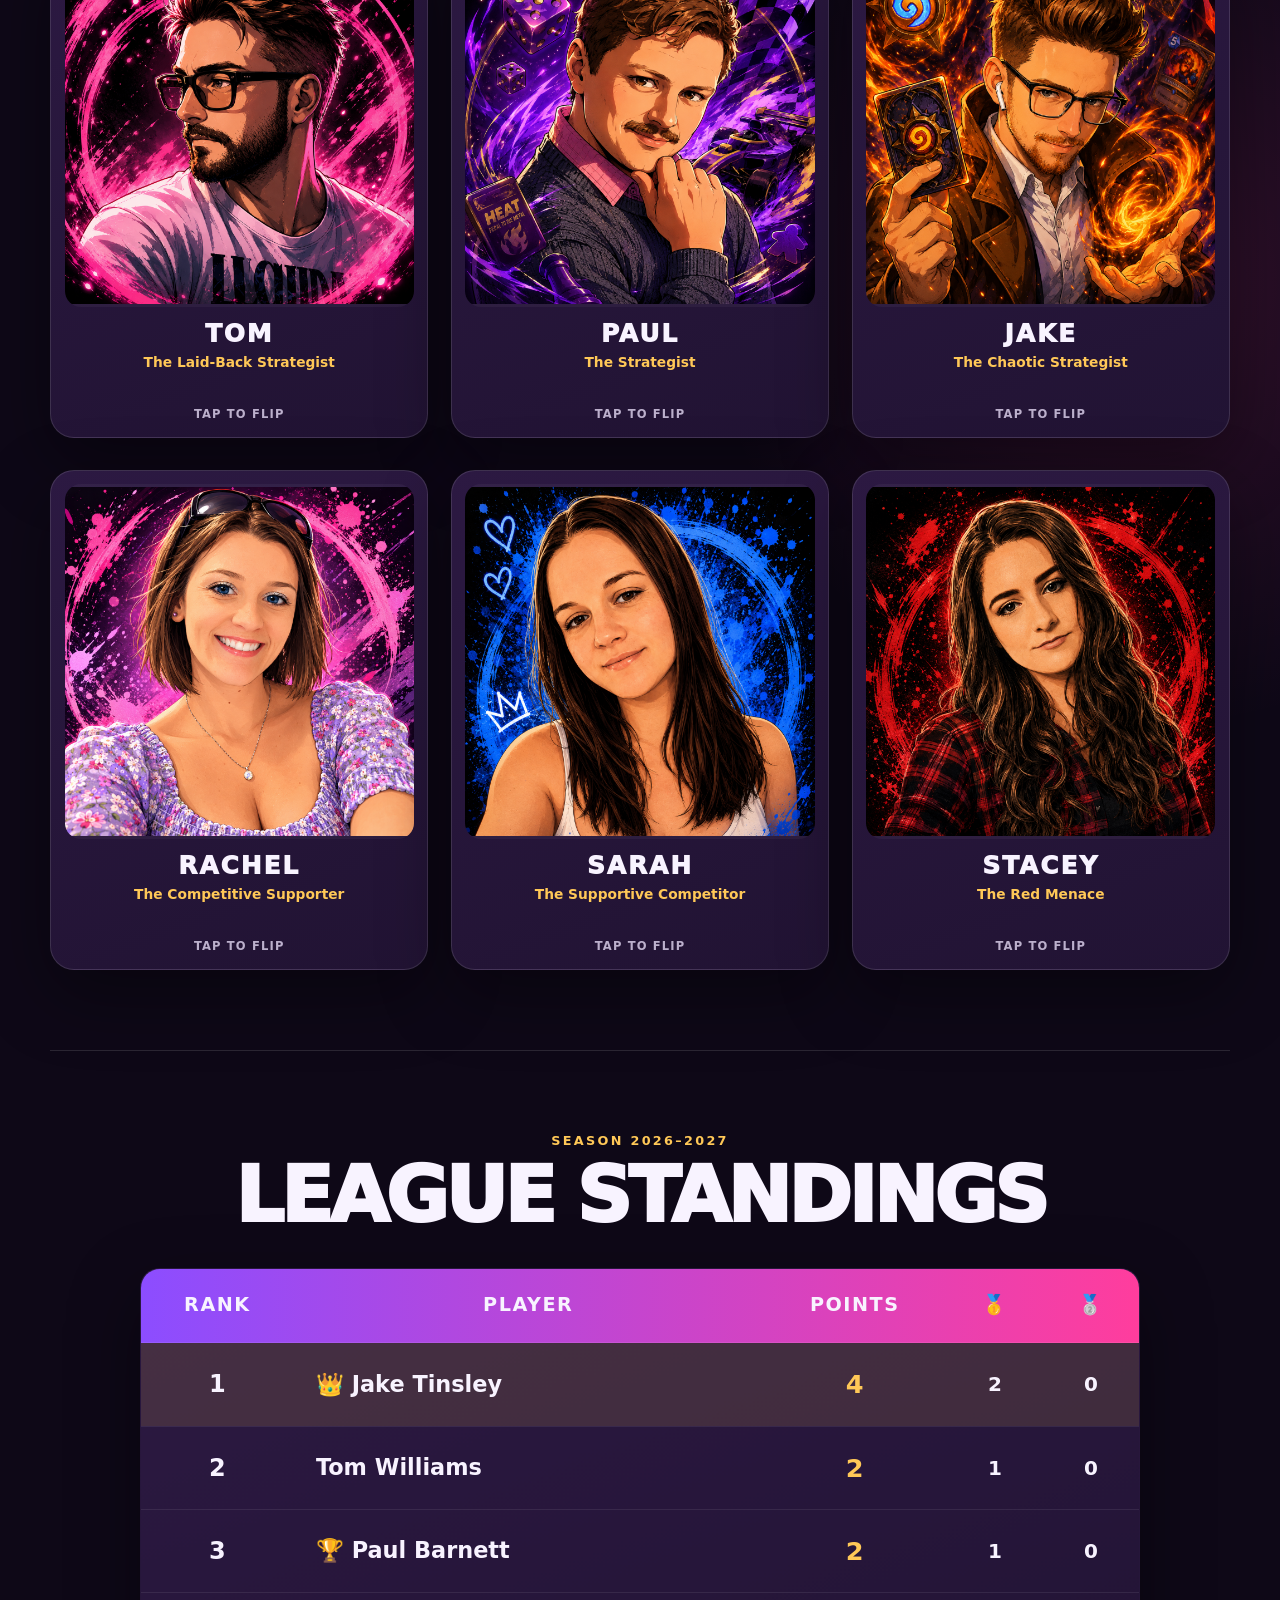
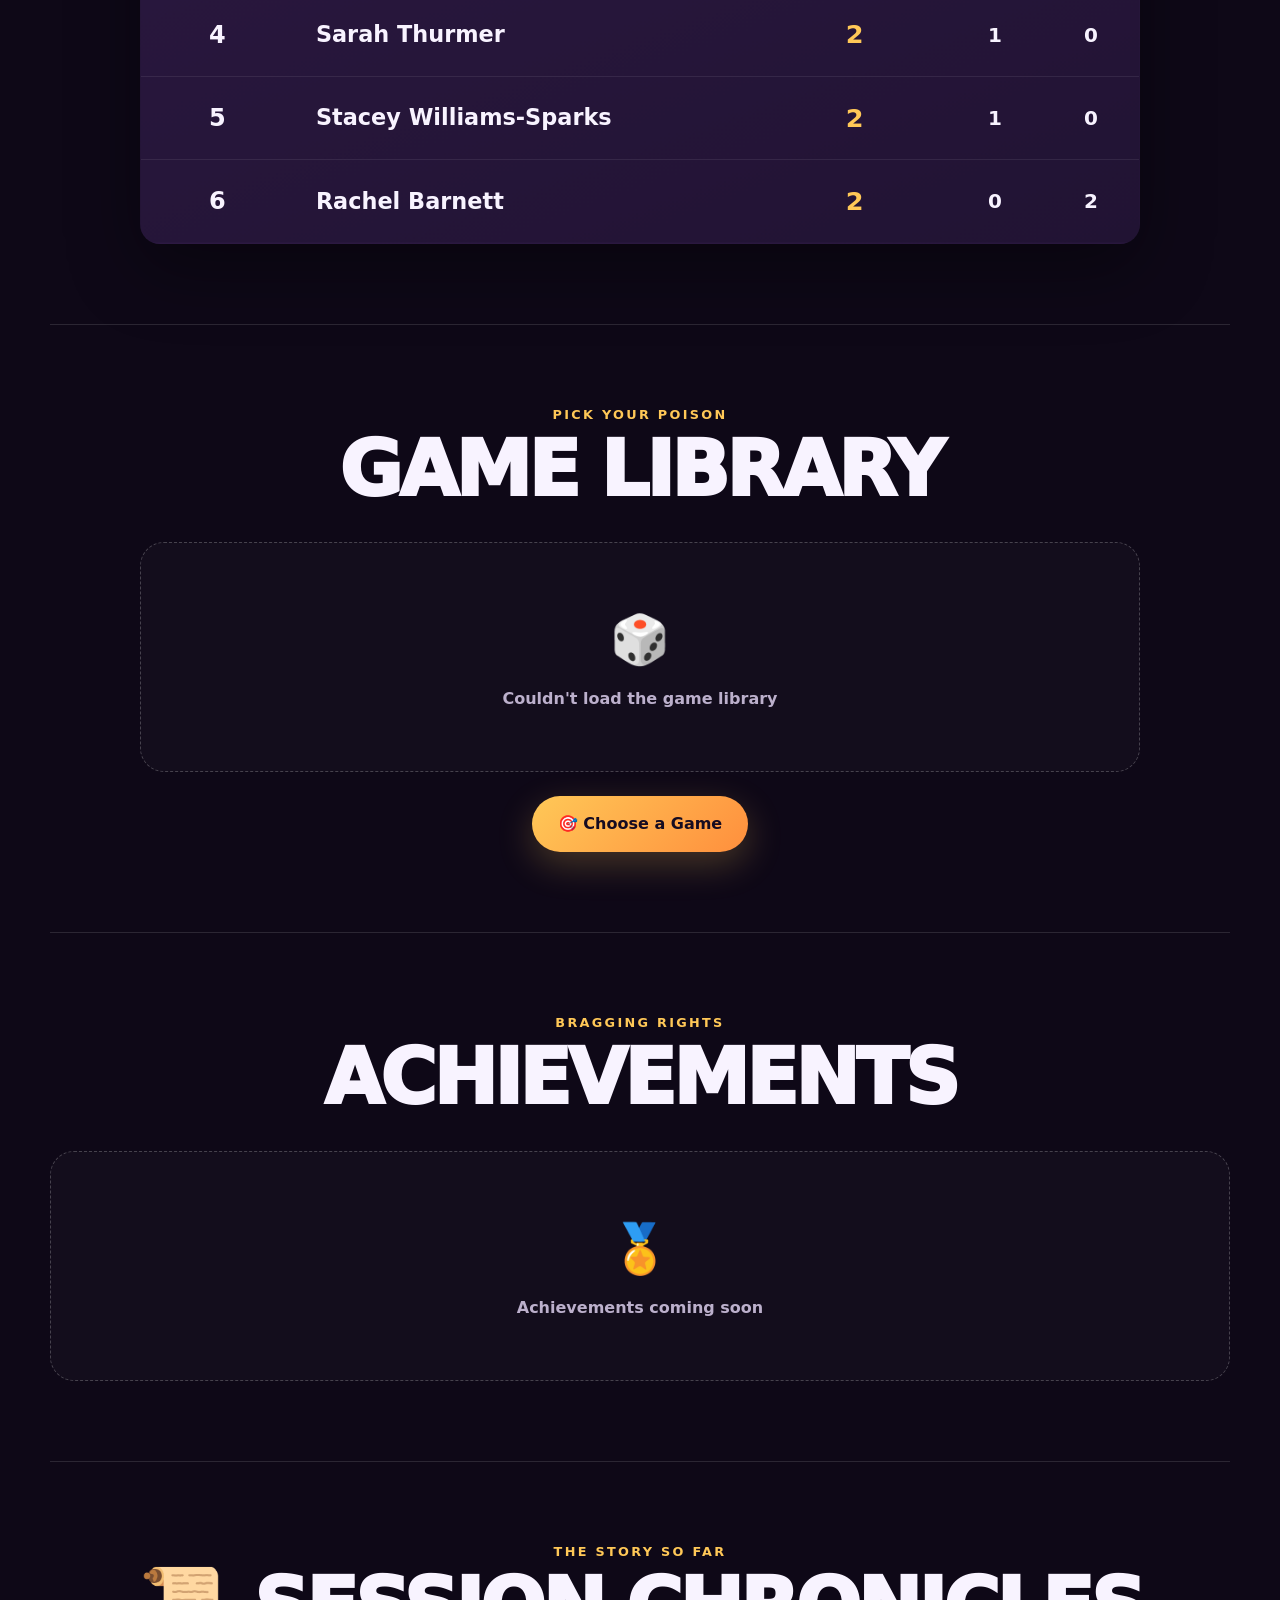
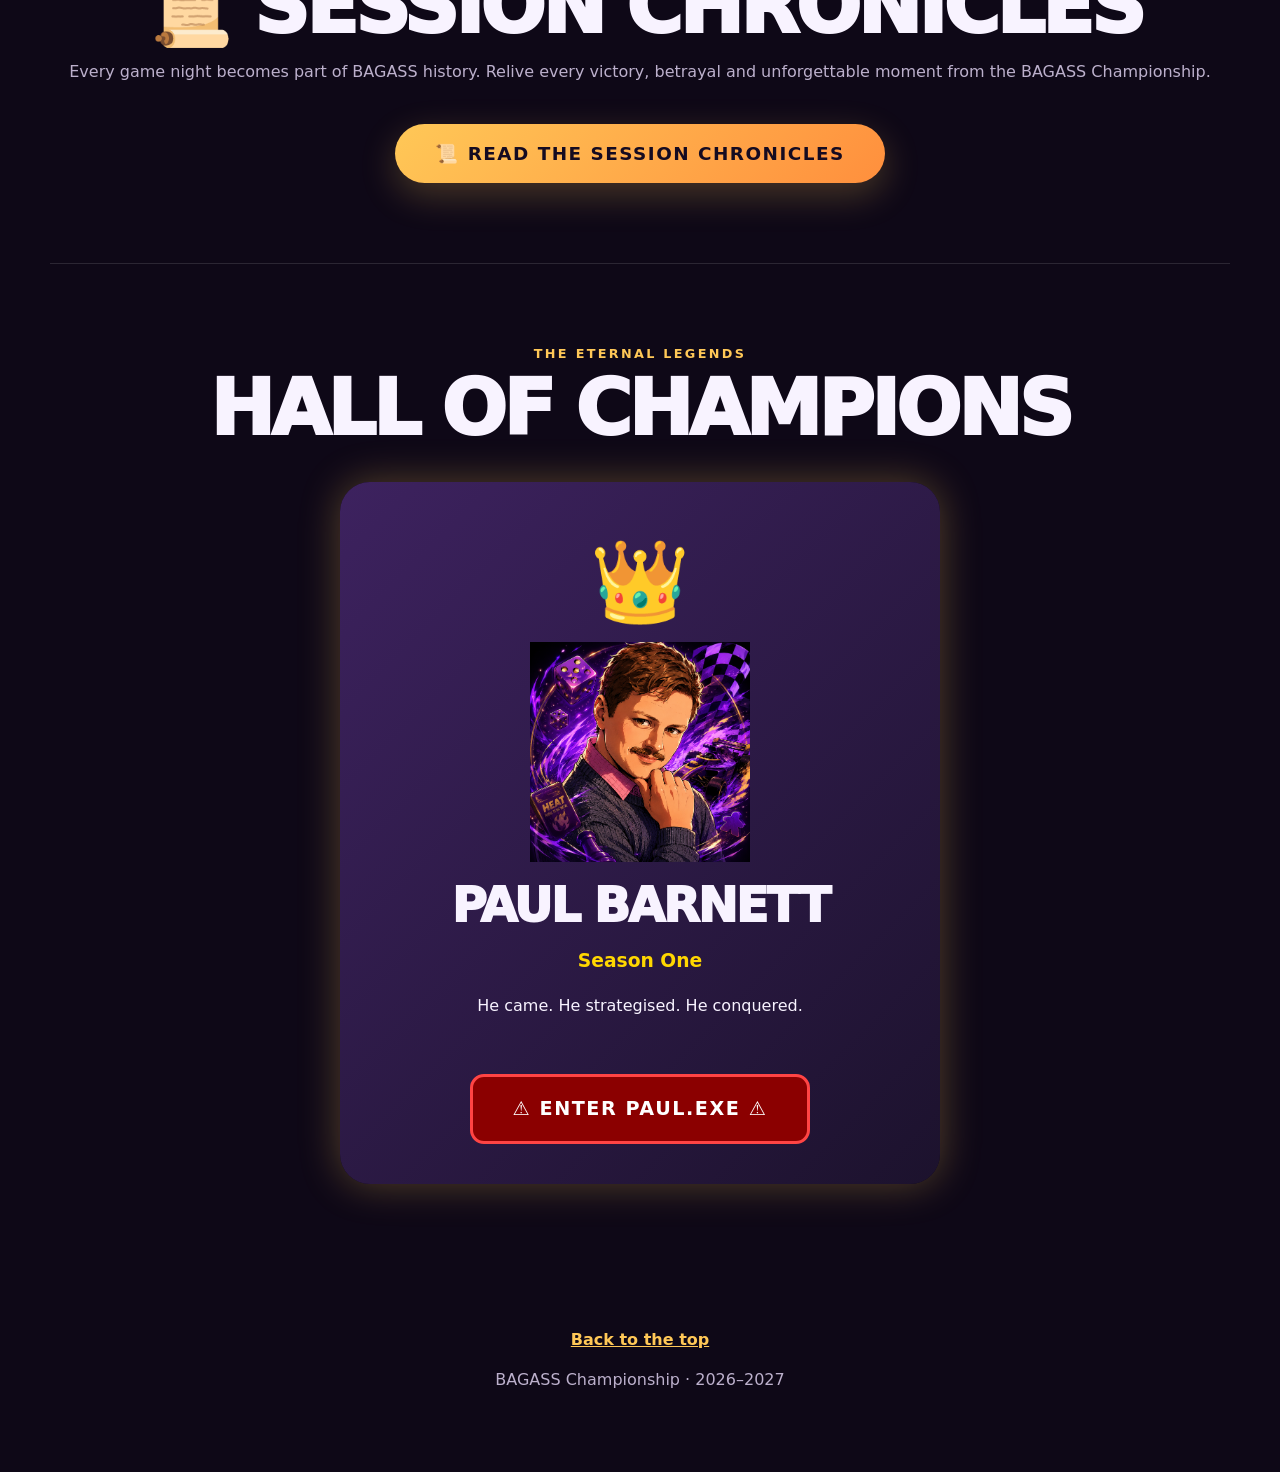
==== commit 5d0c50ee: "Spinner to select a game from the library" ====
--- a/index.html
+++ b/index.html
@@ -111,6 +111,9 @@
     <section class="content-section section-shell" id="games">
       <div class="section-heading"><p class="eyebrow">Pick your poison</p><h2>Game Library</h2></div>
       <div id="gameLibraryTable"></div>
+      <div class="game-library-actions">
+        <button id="chooseGameButton" class="primary-button" type="button">🎯 Choose a Game</button>
+      </div>
     </section>
     <section class="content-section section-shell" id="achievements">
       <div class="section-heading"><p class="eyebrow">Bragging rights</p><h2>Achievements</h2></div>
@@ -151,6 +154,46 @@
     </section>
   </main>
   <footer><a href="#home">Back to the top</a><p>BAGASS Championship · 2026–2027</p></footer>
+
+  <div id="gameSpinnerModal" class="modal-overlay" hidden>
+    <div class="modal" role="dialog" aria-modal="true" aria-labelledby="gameSpinnerTitle">
+      <button id="gameSpinnerClose" class="modal-close" type="button" aria-label="Close">✕</button>
+      <h2 id="gameSpinnerTitle">Choose a Game</h2>
+
+      <div id="gamePickerView" class="game-picker">
+        <div class="game-picker-column">
+          <h3>Available</h3>
+          <ul id="availableGamesList" class="game-picker-list"></ul>
+        </div>
+        <div class="game-picker-arrows">
+          <button id="addGameButton" class="arrow-button" type="button" aria-label="Add selected to the wheel">▶</button>
+          <button id="removeGameButton" class="arrow-button" type="button" aria-label="Remove selected from the wheel">◀</button>
+        </div>
+        <div class="game-picker-column">
+          <h3>Selected</h3>
+          <ul id="selectedGamesList" class="game-picker-list"></ul>
+        </div>
+      </div>
+
+      <button id="spinWheelButton" class="primary-button spin-button" type="button" disabled>Spin the Wheel</button>
+
+      <div id="wheelView" class="wheel-view" hidden>
+        <div class="wheel-wrapper">
+          <div class="wheel-pointer">◀</div>
+          <div id="spinWheel" class="wheel"></div>
+        </div>
+      </div>
+
+      <div id="wheelResult" class="wheel-result" hidden>
+        <p class="eyebrow">Tonight's game is...</p>
+        <h2 id="wheelResultName"></h2>
+        <button id="spinAgainButton" class="primary-button" type="button">Spin Again</button>
+      </div>
+    </div>
+  </div>
+
+  <canvas id="confettiCanvas" hidden></canvas>
+
 <script src="players.js"></script>
 <script src="games.js"></script>
 <script src="season2.js"></script>
--- a/style.css
+++ b/style.css
@@ -643,4 +643,247 @@
 
     }
 
+}
+
+/* ==========================================
+   GAME PICKER / SPIN THE WHEEL
+========================================== */
+
+.game-library-actions{
+    display:flex;
+    justify-content:center;
+    margin-top:1.5rem;
+}
+
+body.modal-open{
+    overflow:hidden;
+}
+
+.modal-overlay{
+    position:fixed;
+    inset:0;
+    z-index:1000;
+    display:flex;
+    align-items:center;
+    justify-content:center;
+    padding:1.5rem;
+    background:rgba(8,4,14,.72);
+    backdrop-filter:blur(4px);
+}
+
+.modal-overlay[hidden]{
+    display:none;
+}
+
+.modal{
+    position:relative;
+    width:min(680px,100%);
+    max-height:90vh;
+    overflow-y:auto;
+    padding:2.5rem;
+    border:1px solid var(--line);
+    border-radius:1.5rem;
+    background:linear-gradient(160deg,var(--surface-2),var(--surface));
+    box-shadow:var(--shadow);
+    text-align:center;
+}
+
+.modal-close{
+    position:absolute;
+    top:1rem;
+    right:1rem;
+    width:2.25rem;
+    height:2.25rem;
+    border:1px solid var(--line);
+    border-radius:50%;
+    background:rgba(255,255,255,.04);
+    color:var(--ink);
+    font-size:1rem;
+    cursor:pointer;
+    transition:border-color .15s ease;
+}
+
+.modal-close:hover{
+    border-color:var(--pink);
+}
+
+.game-picker{
+    display:grid;
+    grid-template-columns:1fr auto 1fr;
+    gap:1rem;
+    align-items:center;
+    margin:1.75rem 0;
+    text-align:left;
+}
+
+.game-picker-column h3{
+    margin:0 0 .6rem;
+    font-size:.85rem;
+    font-weight:800;
+    letter-spacing:.08em;
+    text-transform:uppercase;
+    color:var(--muted);
+}
+
+.game-picker-list{
+    display:flex;
+    flex-direction:column;
+    gap:.4rem;
+    height:280px;
+    margin:0;
+    padding:.5rem;
+    overflow-y:auto;
+    list-style:none;
+    border:1px solid var(--line);
+    border-radius:1rem;
+    background:rgba(255,255,255,.03);
+}
+
+.game-picker-list li{
+    padding:.6rem .75rem;
+    border-radius:.6rem;
+    font-weight:700;
+    cursor:pointer;
+    transition:background .15s ease;
+}
+
+.game-picker-list li:hover{
+    background:rgba(255,255,255,.06);
+}
+
+.game-picker-list li.picked{
+    background:rgba(140,77,255,.35);
+    box-shadow:0 0 0 1px var(--purple) inset;
+}
+
+.game-picker-empty{
+    color:var(--muted);
+    text-align:center;
+    cursor:default!important;
+}
+
+.game-picker-arrows{
+    display:flex;
+    flex-direction:column;
+    gap:.6rem;
+}
+
+.arrow-button{
+    width:2.75rem;
+    height:2.75rem;
+    border:1px solid var(--line);
+    border-radius:50%;
+    background:rgba(255,255,255,.04);
+    color:var(--ink);
+    font-size:1.1rem;
+    cursor:pointer;
+    transition:border-color .15s ease,transform .15s ease;
+}
+
+.arrow-button:hover{
+    border-color:var(--gold);
+    transform:scale(1.05);
+}
+
+.spin-button{
+    width:100%;
+}
+
+.spin-button:disabled{
+    opacity:.4;
+    cursor:not-allowed;
+}
+
+.wheel-view{
+    display:flex;
+    flex-direction:column;
+    align-items:center;
+    gap:1.5rem;
+    padding:1rem 0;
+}
+
+.wheel-wrapper{
+    position:relative;
+    width:min(320px,80vw);
+    aspect-ratio:1;
+}
+
+.wheel-pointer{
+    position:absolute;
+    top:50%;
+    right:-14px;
+    transform:translateY(-50%);
+    z-index:2;
+    color:var(--gold);
+    font-size:1.75rem;
+}
+
+.wheel{
+    position:relative;
+    width:100%;
+    height:100%;
+    border-radius:50%;
+    border:6px solid var(--ink);
+    box-shadow:var(--shadow);
+    overflow:hidden;
+    transform:rotate(0deg);
+}
+
+.wheel-label{
+    position:absolute;
+    top:50%;
+    left:50%;
+    width:50%;
+    height:0;
+    transform-origin:0 0;
+    display:flex;
+    align-items:center;
+    justify-content:center;
+}
+
+.wheel-label span{
+    display:inline-block;
+    max-width:100px;
+    overflow:hidden;
+    color:#fff;
+    font-size:.75rem;
+    font-weight:800;
+    text-align:center;
+    white-space:nowrap;
+    text-overflow:ellipsis;
+    text-shadow:0 1px 3px rgba(0,0,0,.6);
+}
+
+.wheel-result{
+    padding:1rem 0;
+}
+
+.wheel-result h2{
+    margin:.75rem 0 1.5rem;
+    color:var(--gold);
+    font-size:clamp(2rem,6vw,3.2rem);
+}
+
+#confettiCanvas{
+    position:fixed;
+    inset:0;
+    z-index:1100;
+    pointer-events:none;
+}
+
+@media(max-width:620px){
+
+    .game-picker{
+        grid-template-columns:1fr;
+    }
+
+    .game-picker-arrows{
+        flex-direction:row;
+        justify-content:center;
+    }
+
+    .game-picker-list{
+        height:180px;
+    }
+
 }
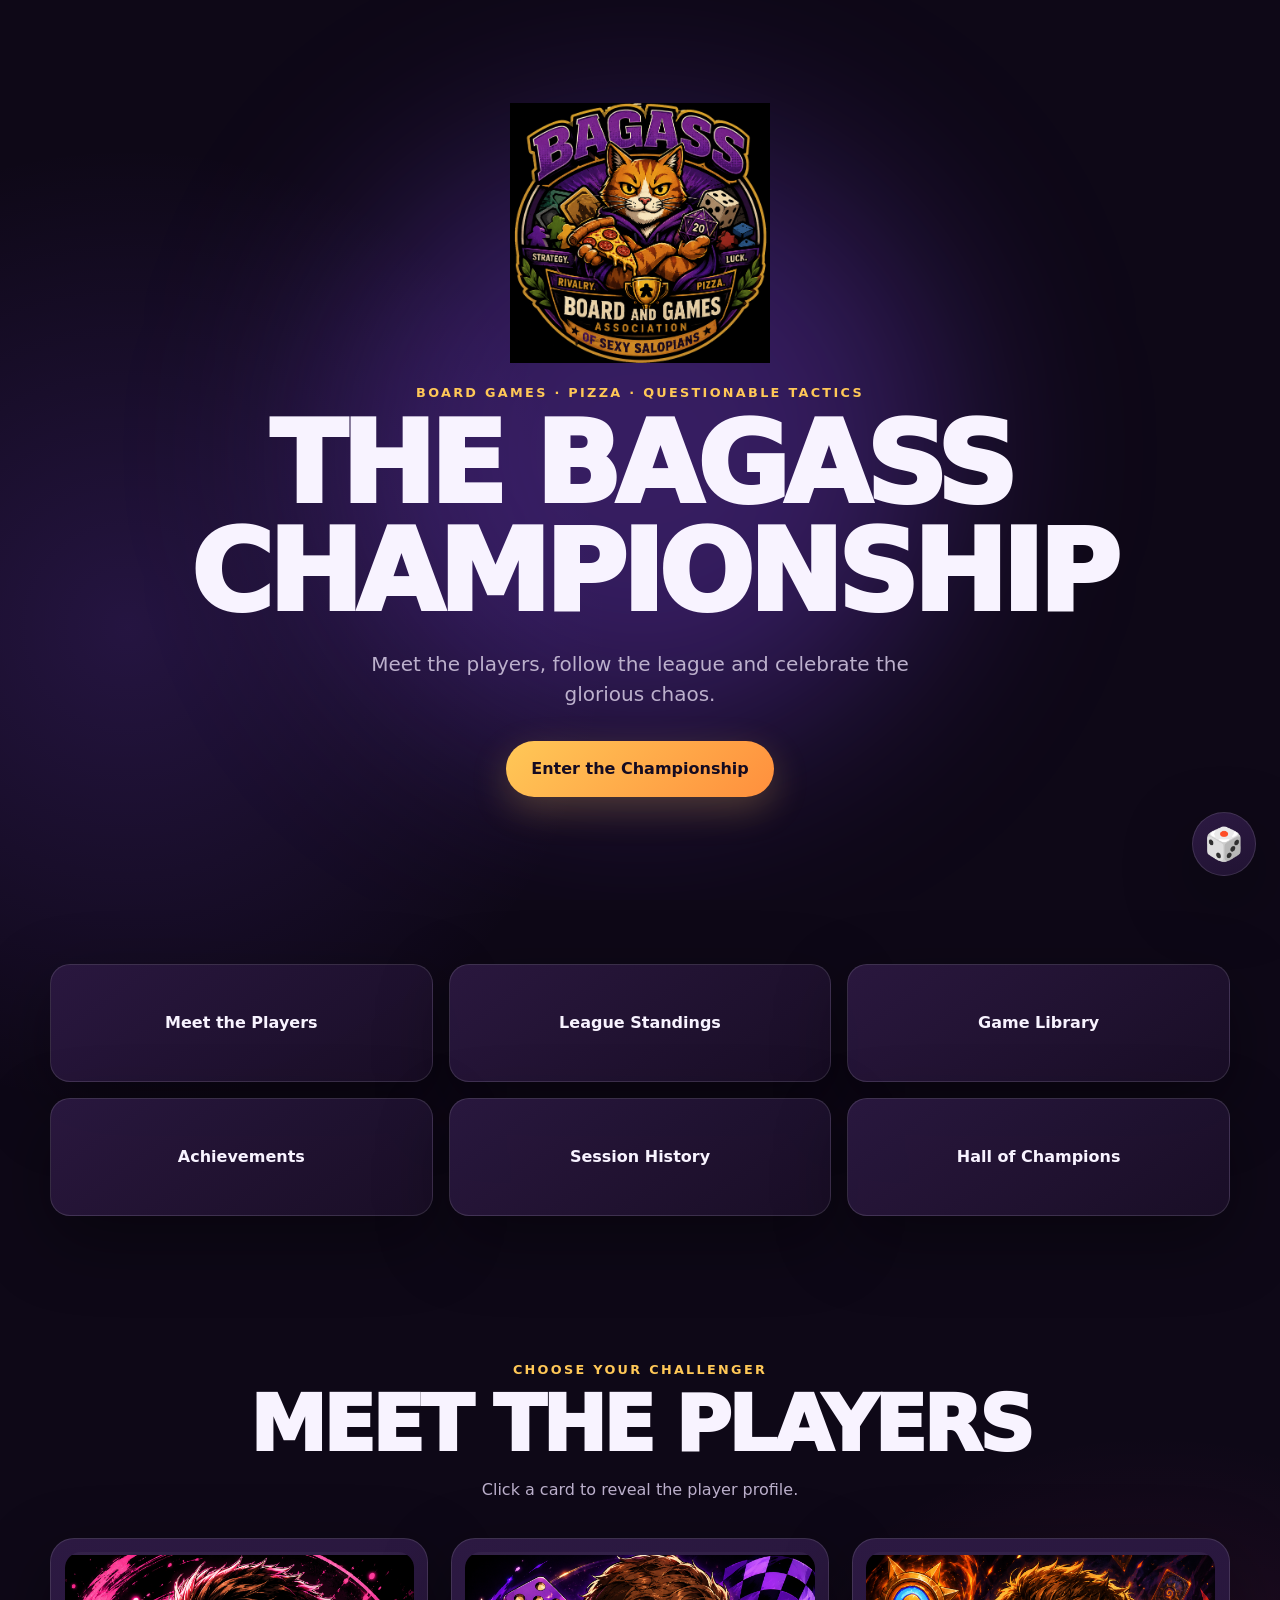
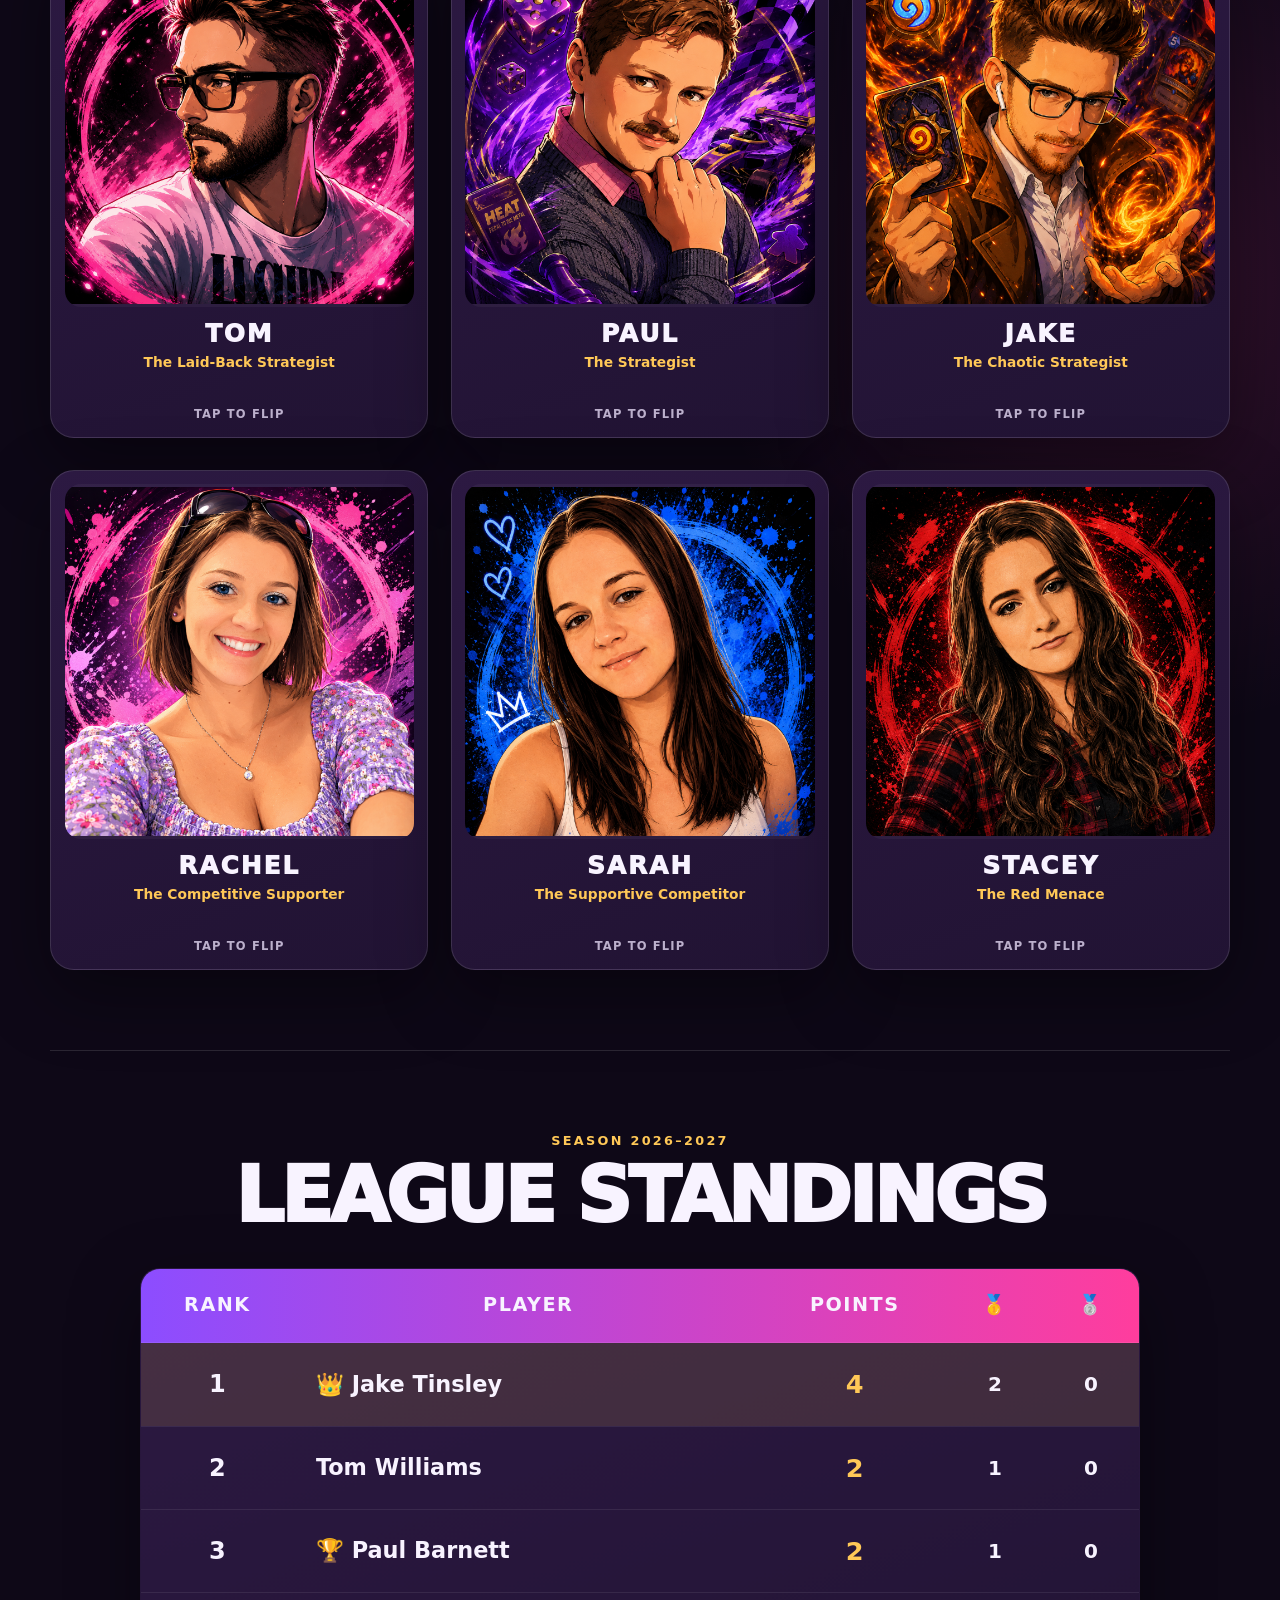
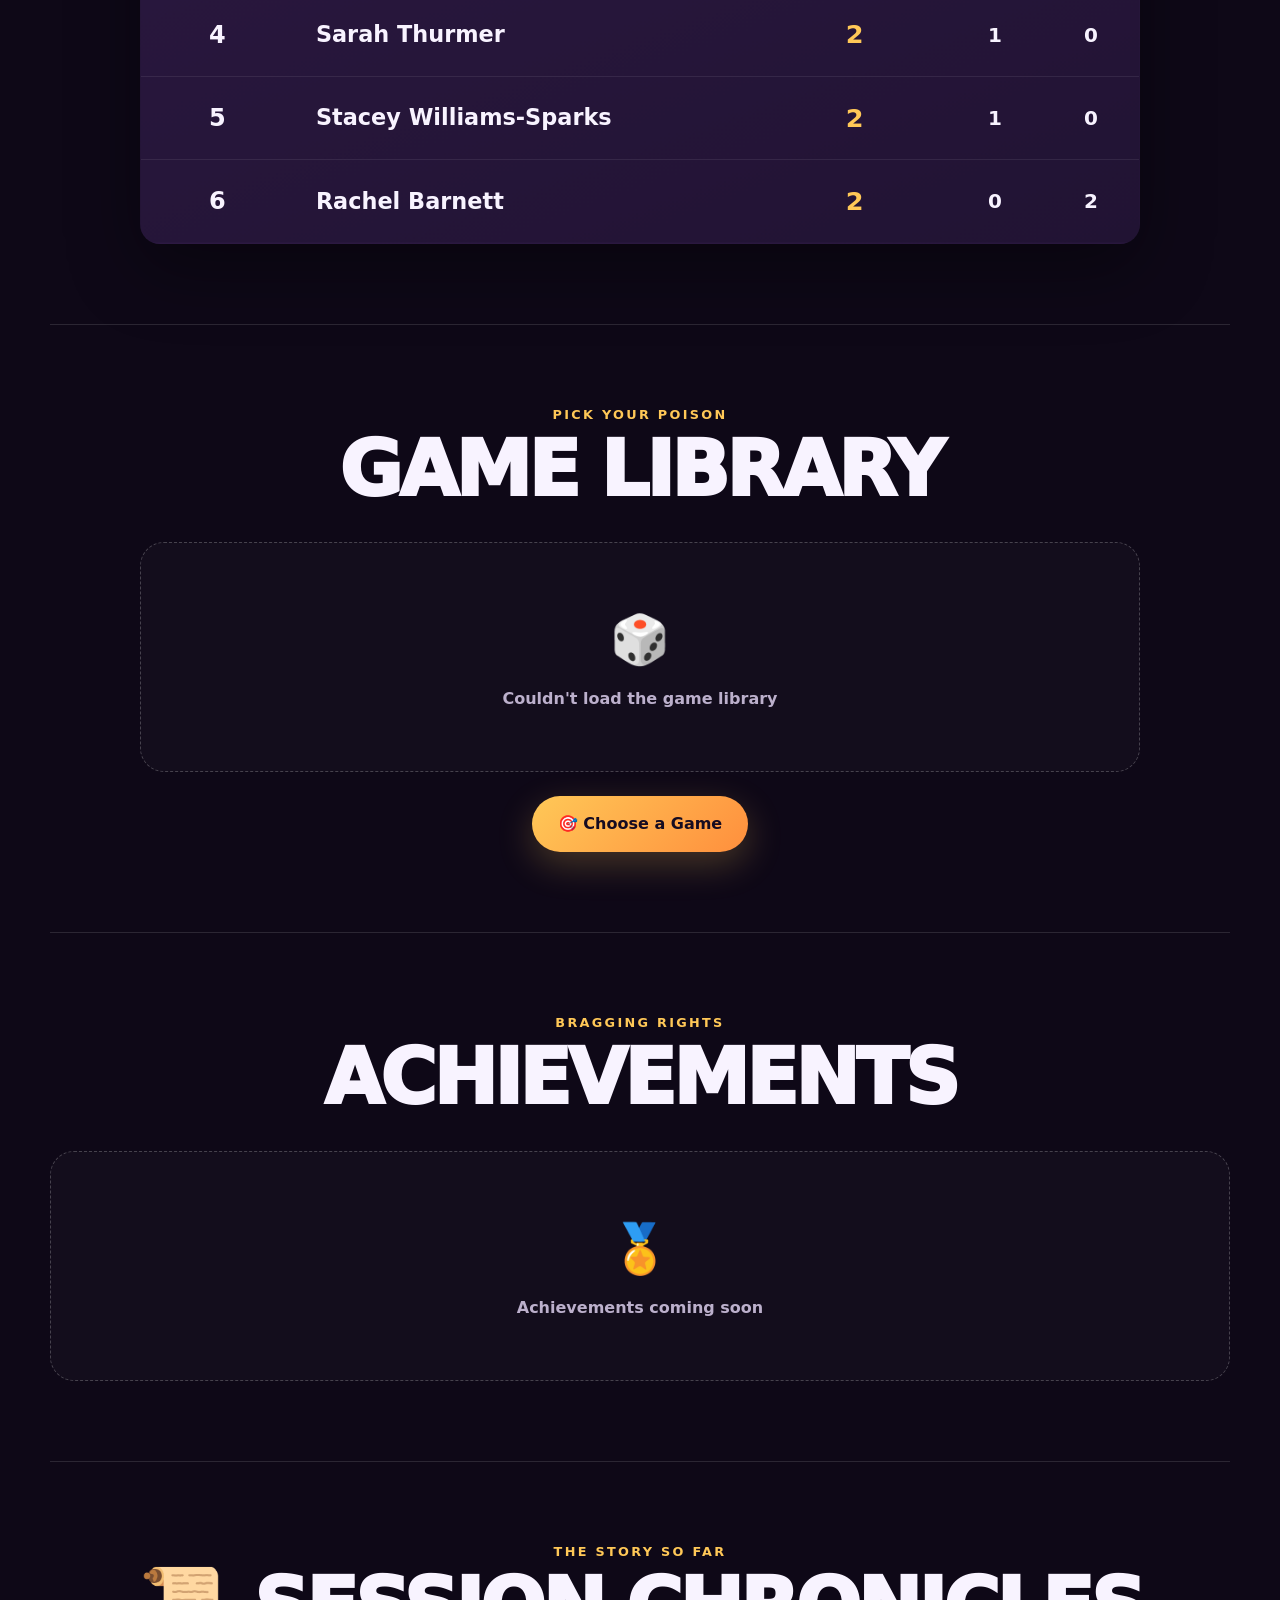
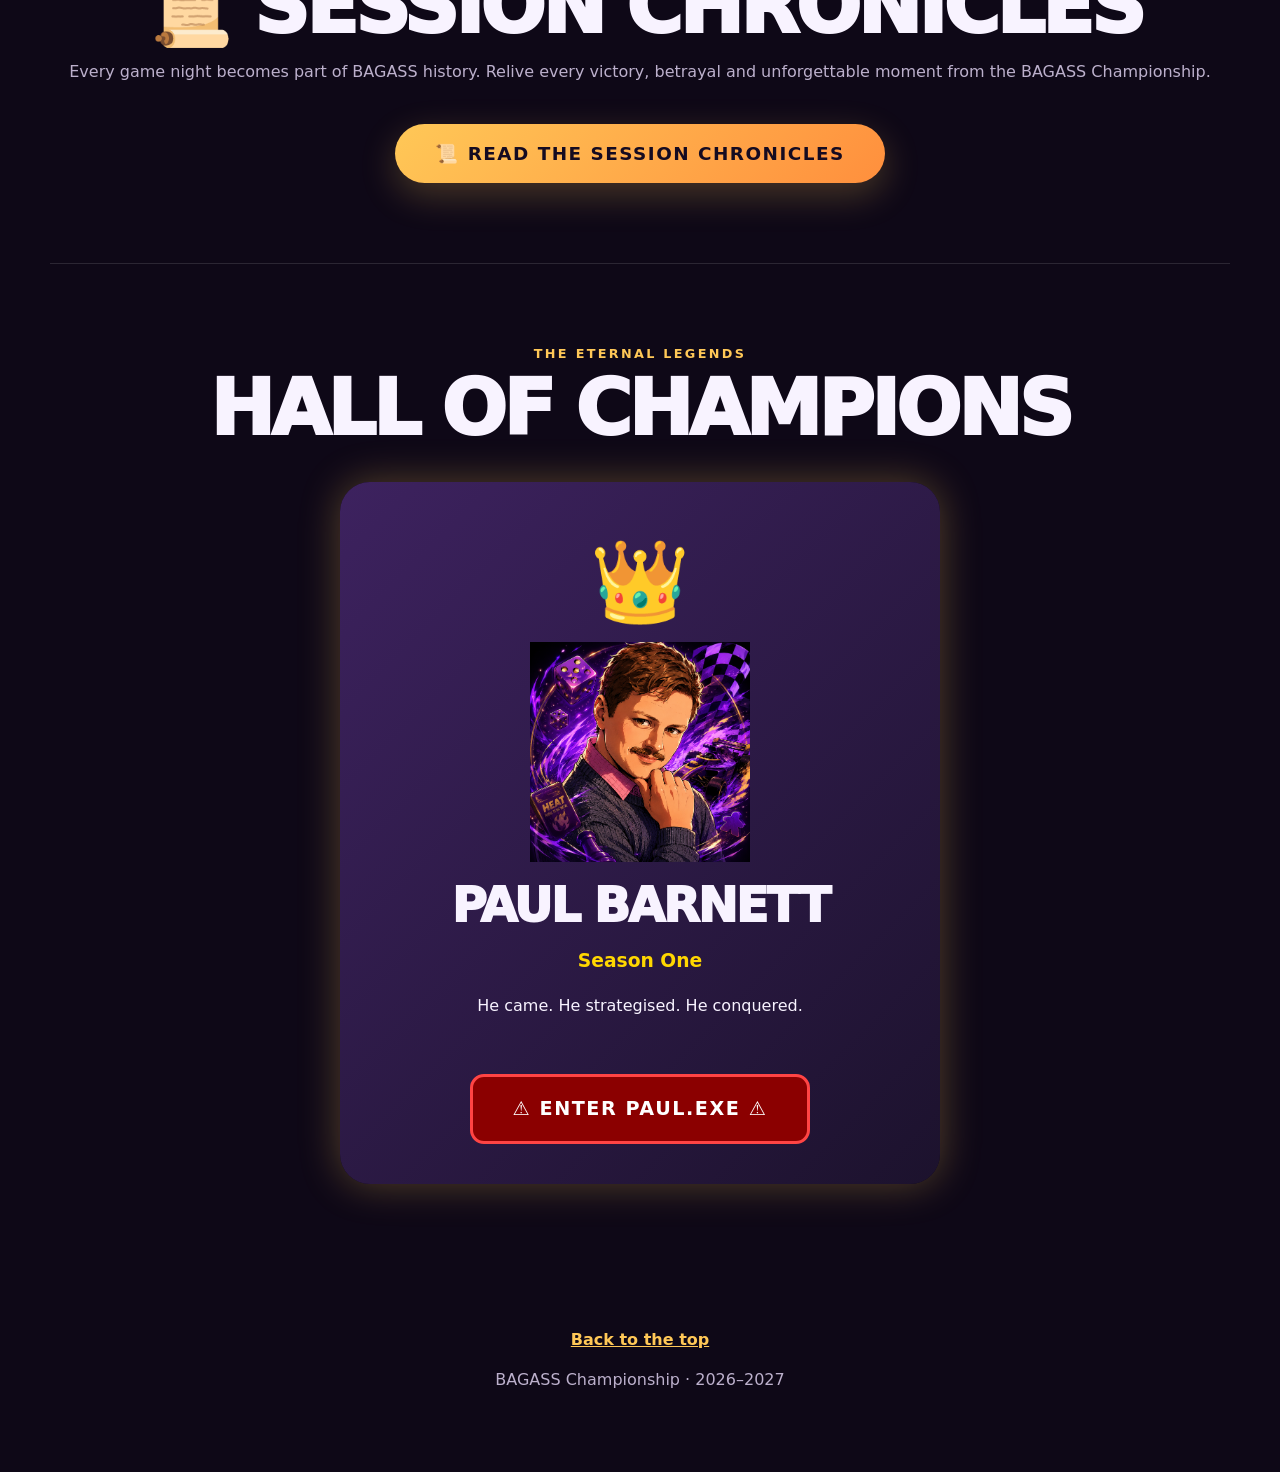
==== commit d536ad69: "Added player dice roller" ====
--- a/index.html
+++ b/index.html
@@ -194,11 +194,25 @@
 
   <canvas id="confettiCanvas" hidden></canvas>
 
+  <button id="diceRollButton" class="dice-fab" type="button" aria-label="Roll the player dice">🎲</button>
+
+  <div id="diceRollModal" class="modal-overlay dice-overlay" hidden>
+    <div class="modal dice-modal">
+      <button id="diceRollClose" class="modal-close" type="button" aria-label="Close">✕</button>
+      <h2>Rolling the Dice...</h2>
+      <div class="dice-stage">
+        <div class="dice-cube" id="diceCube"></div>
+      </div>
+      <p id="diceRollResult" class="dice-result" hidden></p>
+    </div>
+  </div>
+
 <script src="players.js"></script>
 <script src="games.js"></script>
 <script src="season2.js"></script>
 <script src="champions.js"></script>
 <script src="game-library.js"></script>
+<script src="dice-roll.js"></script>
 <script src="script.js"></script>
 </body>
 </html>
--- a/style.css
+++ b/style.css
@@ -886,4 +886,120 @@
         height:180px;
     }
 
+}
+
+/* ==========================================
+   PLAYER DICE ROLL
+========================================== */
+
+.dice-fab{
+    position:fixed;
+    right:1.5rem;
+    bottom:1.5rem;
+    z-index:2000;
+    width:64px;
+    height:64px;
+    display:flex;
+    align-items:center;
+    justify-content:center;
+    border:1px solid var(--line);
+    border-radius:50%;
+    background:linear-gradient(160deg,var(--surface-2),var(--surface));
+    box-shadow:var(--shadow);
+    color:var(--ink);
+    font-size:2rem;
+    line-height:1;
+    cursor:pointer;
+    transition:transform .2s ease,border-color .2s ease;
+}
+
+.dice-fab:hover{
+    border-color:var(--gold);
+    transform:translateY(-3px) scale(1.06);
+}
+
+.dice-overlay{
+    z-index:2100;
+}
+
+.dice-modal{
+    text-align:center;
+}
+
+.dice-stage{
+    display:flex;
+    justify-content:center;
+    padding:2.5rem 0;
+    perspective:900px;
+}
+
+.dice-cube{
+    position:relative;
+    width:180px;
+    height:180px;
+    transform-style:preserve-3d;
+    transform:rotateX(0deg) rotateY(0deg);
+    cursor:pointer;
+}
+
+.dice-face{
+    position:absolute;
+    inset:0;
+    display:flex;
+    flex-direction:column;
+    align-items:center;
+    justify-content:center;
+    gap:.5rem;
+    border:2px solid var(--ink);
+    border-radius:1rem;
+    background:linear-gradient(160deg,var(--surface-2),var(--surface));
+    box-shadow:inset 0 0 30px rgba(0,0,0,.4);
+    backface-visibility:hidden;
+}
+
+.dice-face img{
+    width:70px;
+    height:70px;
+    border-radius:50%;
+    object-fit:cover;
+    border:3px solid var(--gold);
+    background:#111;
+}
+
+.dice-face span{
+    font-size:.85rem;
+    font-weight:900;
+    letter-spacing:.05em;
+    text-transform:uppercase;
+}
+
+.dice-face--front{ transform:translateZ(90px); }
+.dice-face--back{ transform:rotateY(180deg) translateZ(90px); }
+.dice-face--right{ transform:rotateY(90deg) translateZ(90px); }
+.dice-face--left{ transform:rotateY(-90deg) translateZ(90px); }
+.dice-face--top{ transform:rotateX(90deg) translateZ(90px); }
+.dice-face--bottom{ transform:rotateX(-90deg) translateZ(90px); }
+
+.dice-result{
+    margin-top:1.5rem;
+    color:var(--gold);
+    font-size:clamp(1.8rem,5vw,2.6rem);
+    font-weight:950;
+    text-transform:uppercase;
+}
+
+@media(max-width:480px){
+
+    .dice-cube{
+        width:140px;
+        height:140px;
+    }
+
+    .dice-face--front{ transform:translateZ(70px); }
+    .dice-face--back{ transform:rotateY(180deg) translateZ(70px); }
+    .dice-face--right{ transform:rotateY(90deg) translateZ(70px); }
+    .dice-face--left{ transform:rotateY(-90deg) translateZ(70px); }
+    .dice-face--top{ transform:rotateX(90deg) translateZ(70px); }
+    .dice-face--bottom{ transform:rotateX(-90deg) translateZ(70px); }
+
 }
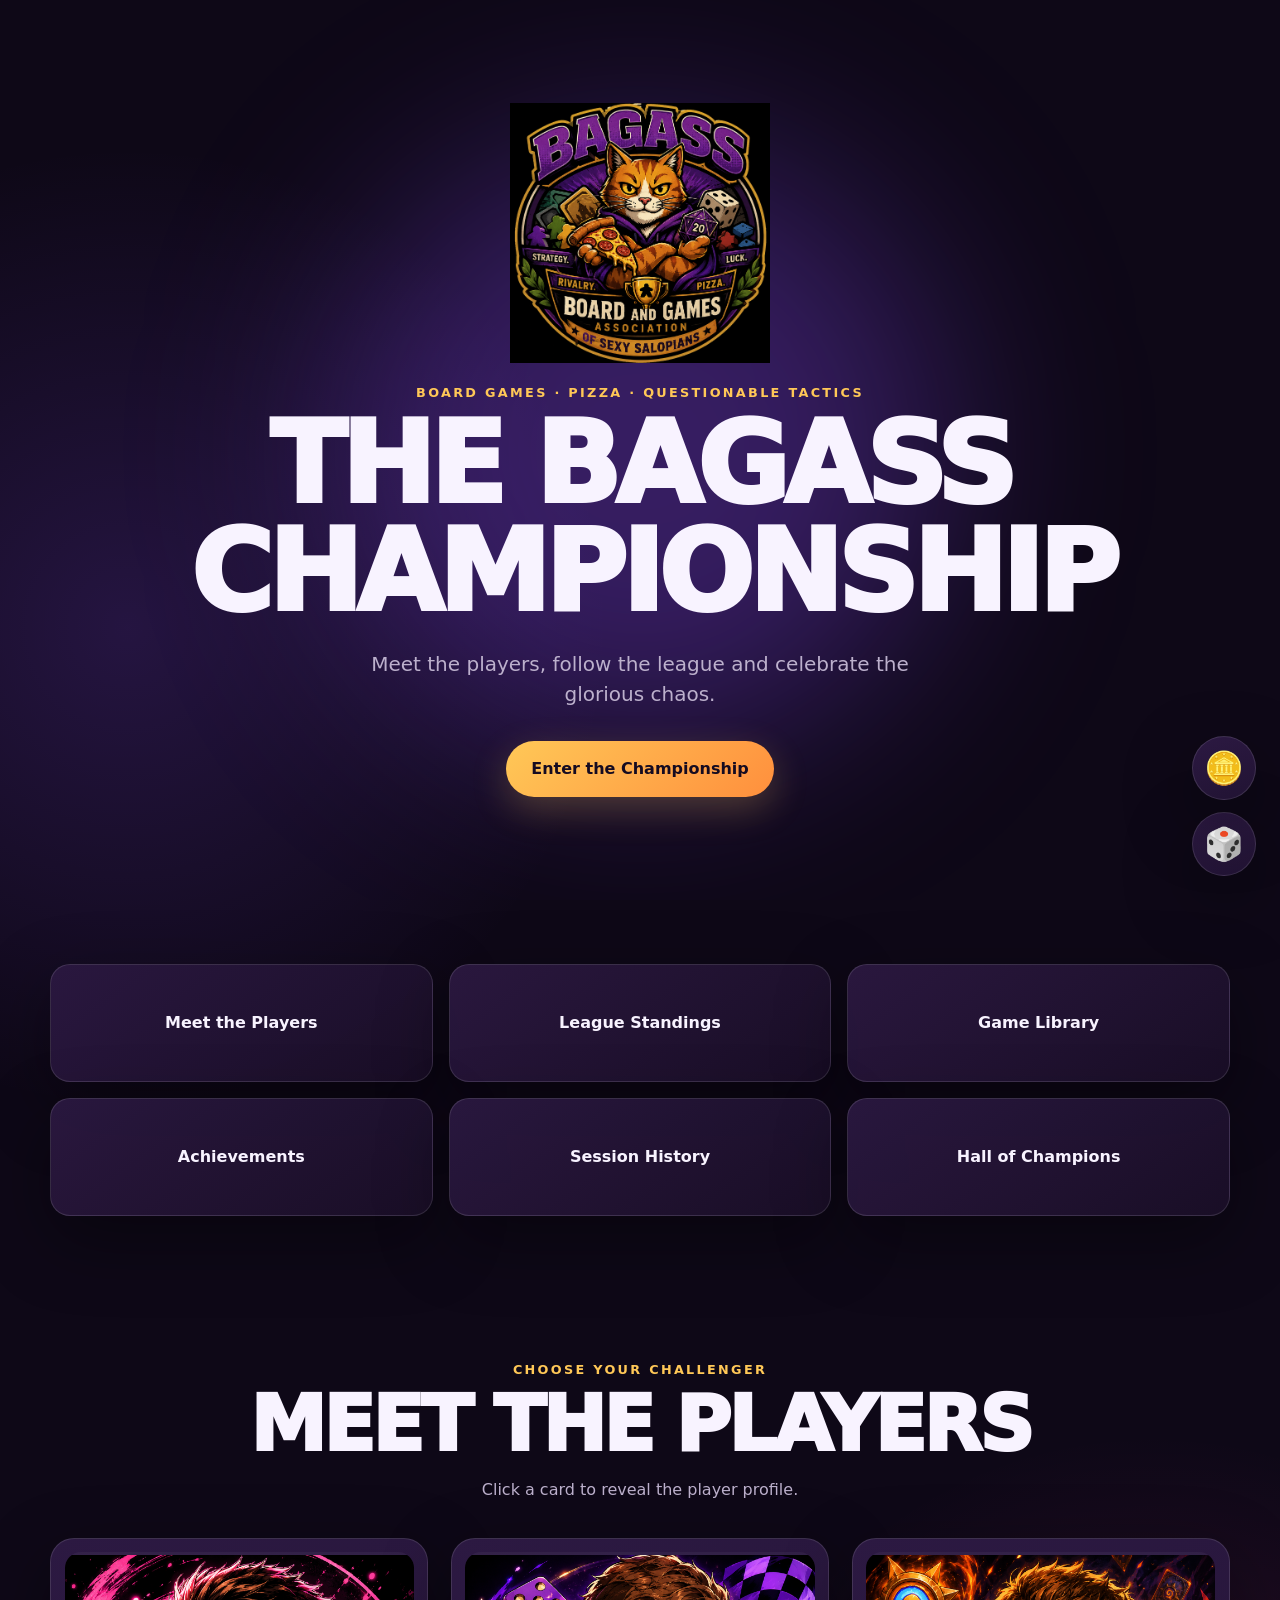
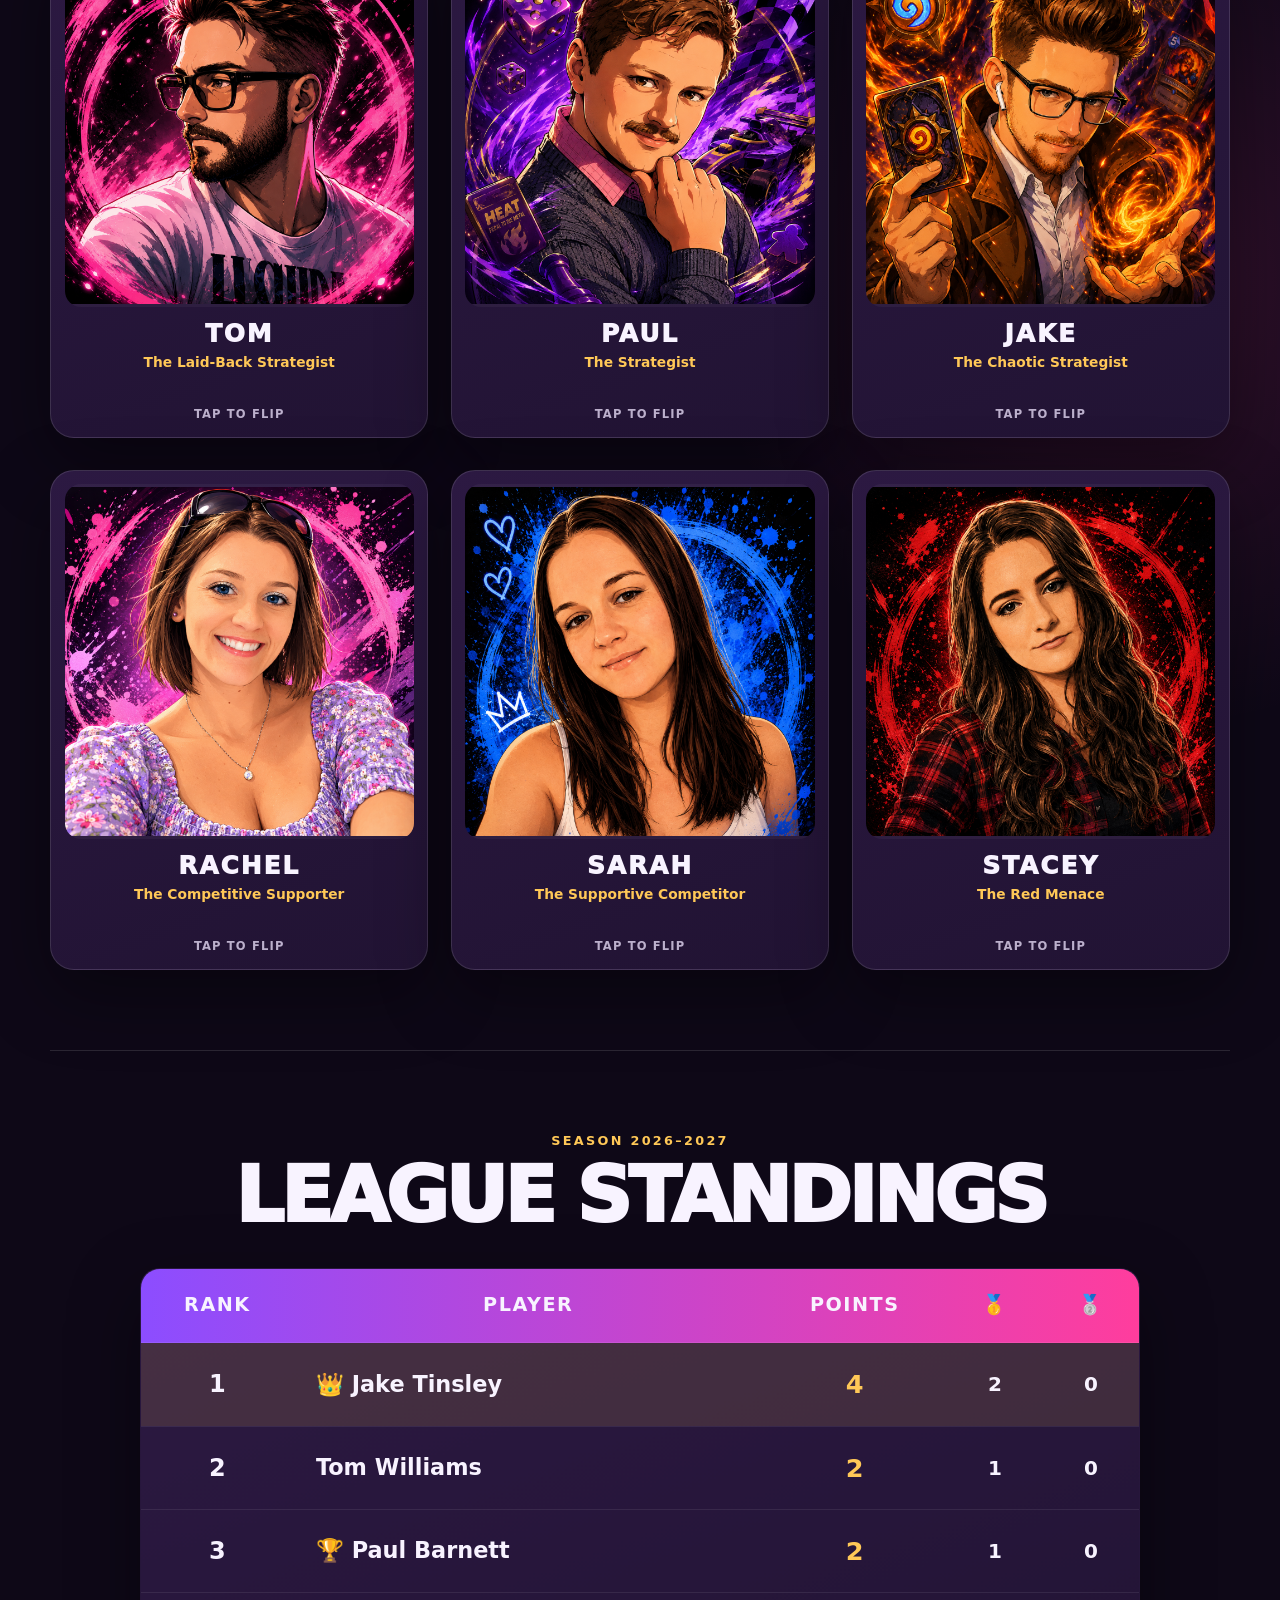
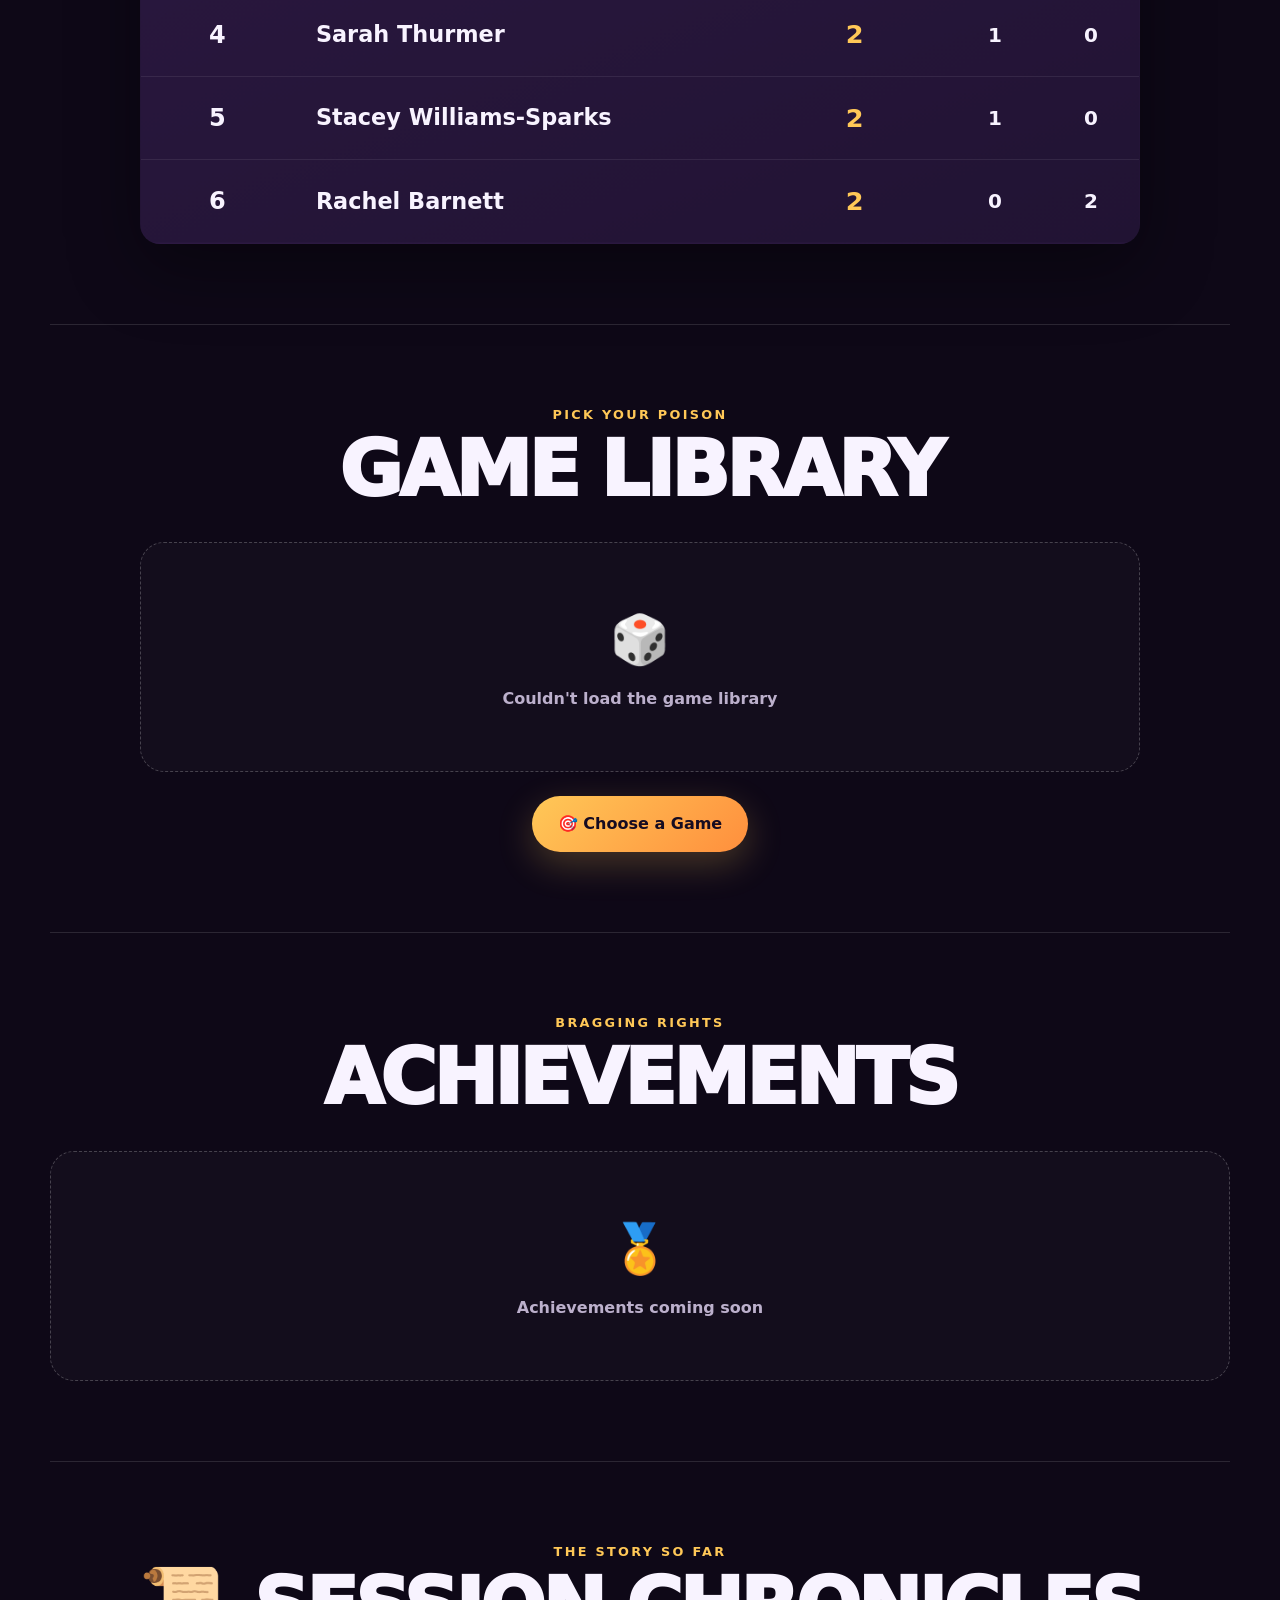
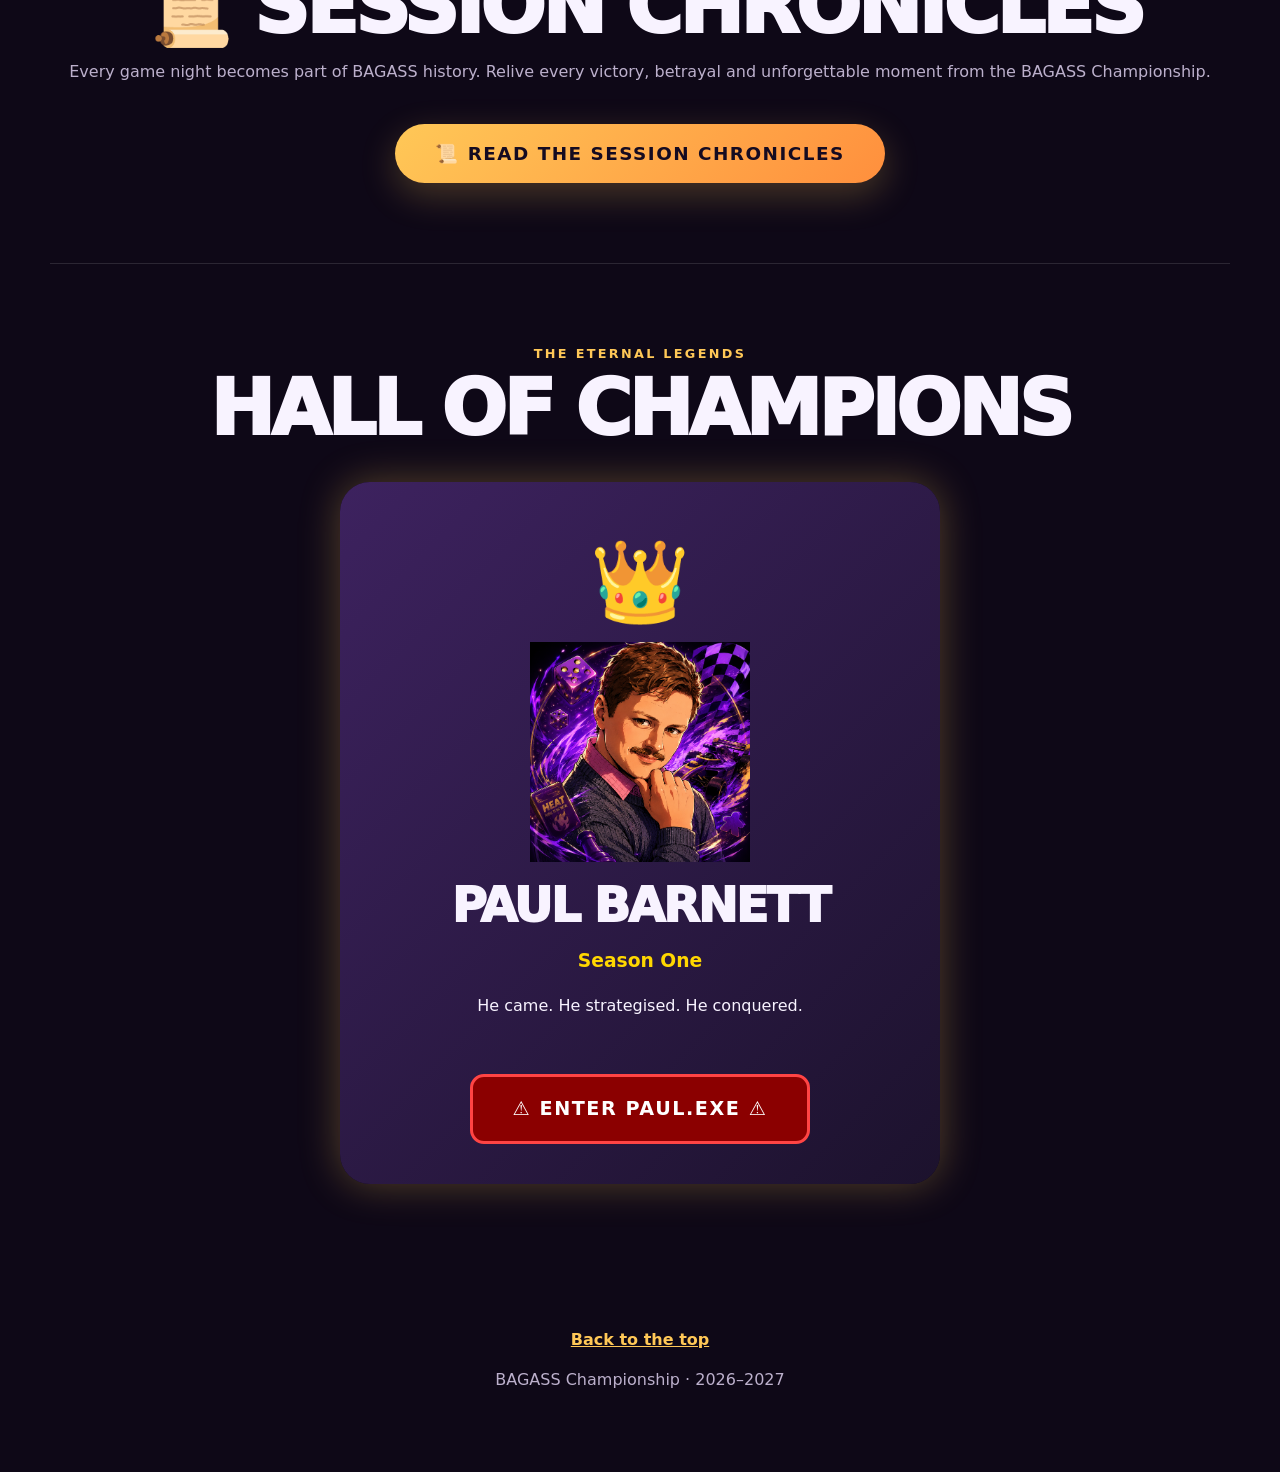
==== commit 774881da: "Added coin flipper" ====
--- a/index.html
+++ b/index.html
@@ -195,6 +195,7 @@
   <canvas id="confettiCanvas" hidden></canvas>
 
   <button id="diceRollButton" class="dice-fab" type="button" aria-label="Roll the player dice">🎲</button>
+  <button id="coinFlipButton" class="coin-fab" type="button" aria-label="Flip a coin">🪙</button>
 
   <div id="diceRollModal" class="modal-overlay dice-overlay" hidden>
     <div class="modal dice-modal">
@@ -207,12 +208,33 @@
     </div>
   </div>
 
+  <div id="coinFlipModal" class="modal-overlay coin-overlay" hidden>
+    <div class="modal coin-modal">
+      <button id="coinFlipClose" class="modal-close" type="button" aria-label="Close">✕</button>
+      <h2>Flipping the Coin...</h2>
+      <div class="coin-stage">
+        <div class="coin" id="flipCoin">
+          <div class="coin-face coin-face--heads">
+            <span class="coin-letter">H</span>
+            <span class="coin-label">Heads</span>
+          </div>
+          <div class="coin-face coin-face--tails">
+            <span class="coin-letter">T</span>
+            <span class="coin-label">Tails</span>
+          </div>
+        </div>
+      </div>
+      <p id="coinFlipResult" class="coin-result" hidden></p>
+    </div>
+  </div>
+
 <script src="players.js"></script>
 <script src="games.js"></script>
 <script src="season2.js"></script>
 <script src="champions.js"></script>
 <script src="game-library.js"></script>
 <script src="dice-roll.js"></script>
+<script src="coin-flip.js"></script>
 <script src="script.js"></script>
 </body>
 </html>
--- a/style.css
+++ b/style.css
@@ -1002,4 +1002,113 @@
     .dice-face--top{ transform:rotateX(90deg) translateZ(70px); }
     .dice-face--bottom{ transform:rotateX(-90deg) translateZ(70px); }
 
+}
+
+/* ==========================================
+   COIN FLIP
+========================================== */
+
+.coin-fab{
+    position:fixed;
+    right:1.5rem;
+    bottom:calc(1.5rem + 64px + .75rem);
+    z-index:2000;
+    width:64px;
+    height:64px;
+    display:flex;
+    align-items:center;
+    justify-content:center;
+    border:1px solid var(--line);
+    border-radius:50%;
+    background:linear-gradient(160deg,var(--surface-2),var(--surface));
+    box-shadow:var(--shadow);
+    color:var(--ink);
+    font-size:2rem;
+    line-height:1;
+    cursor:pointer;
+    transition:transform .2s ease,border-color .2s ease;
+}
+
+.coin-fab:hover{
+    border-color:var(--gold);
+    transform:translateY(-3px) scale(1.06);
+}
+
+.coin-overlay{
+    z-index:2100;
+}
+
+.coin-modal{
+    text-align:center;
+}
+
+.coin-stage{
+    display:flex;
+    justify-content:center;
+    padding:2.5rem 0;
+    perspective:900px;
+}
+
+.coin{
+    position:relative;
+    width:180px;
+    height:180px;
+    border-radius:50%;
+    transform-style:preserve-3d;
+    transform:rotateY(0deg);
+    cursor:pointer;
+}
+
+.coin-face{
+    position:absolute;
+    inset:0;
+    display:flex;
+    flex-direction:column;
+    align-items:center;
+    justify-content:center;
+    gap:.25rem;
+    border-radius:50%;
+    border:4px solid #ffe9a8;
+    background:radial-gradient(circle at 35% 30%,#ffe9a8,var(--gold) 55%,#b9852c 100%);
+    box-shadow:inset 0 0 20px rgba(0,0,0,.35),var(--shadow);
+    backface-visibility:hidden;
+    color:#3a2405;
+}
+
+.coin-face--tails{
+    transform:rotateY(180deg);
+}
+
+.coin-letter{
+    font-size:3.5rem;
+    font-weight:950;
+    line-height:1;
+}
+
+.coin-label{
+    font-size:.8rem;
+    font-weight:800;
+    letter-spacing:.1em;
+    text-transform:uppercase;
+}
+
+.coin-result{
+    margin-top:1.5rem;
+    color:var(--gold);
+    font-size:clamp(1.8rem,5vw,2.6rem);
+    font-weight:950;
+    text-transform:uppercase;
+}
+
+@media(max-width:480px){
+
+    .coin{
+        width:140px;
+        height:140px;
+    }
+
+    .coin-letter{
+        font-size:2.6rem;
+    }
+
 }
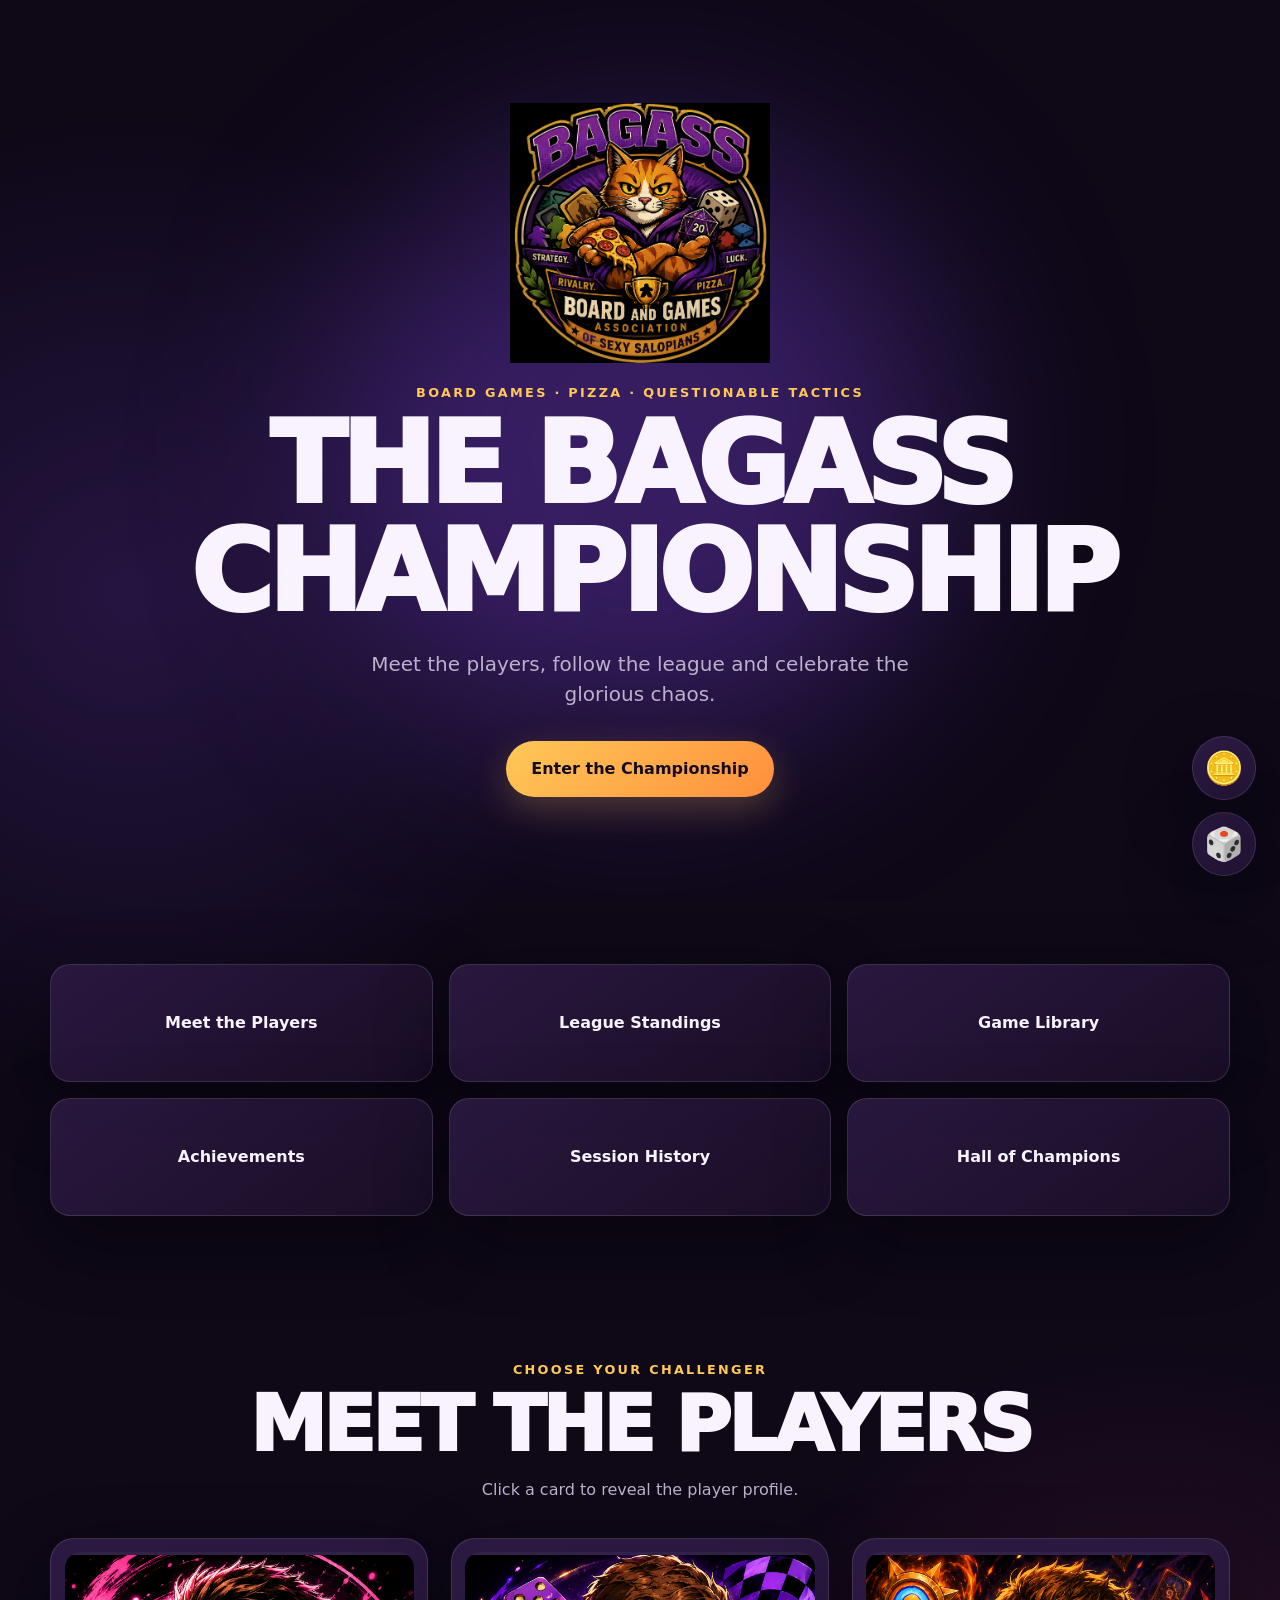
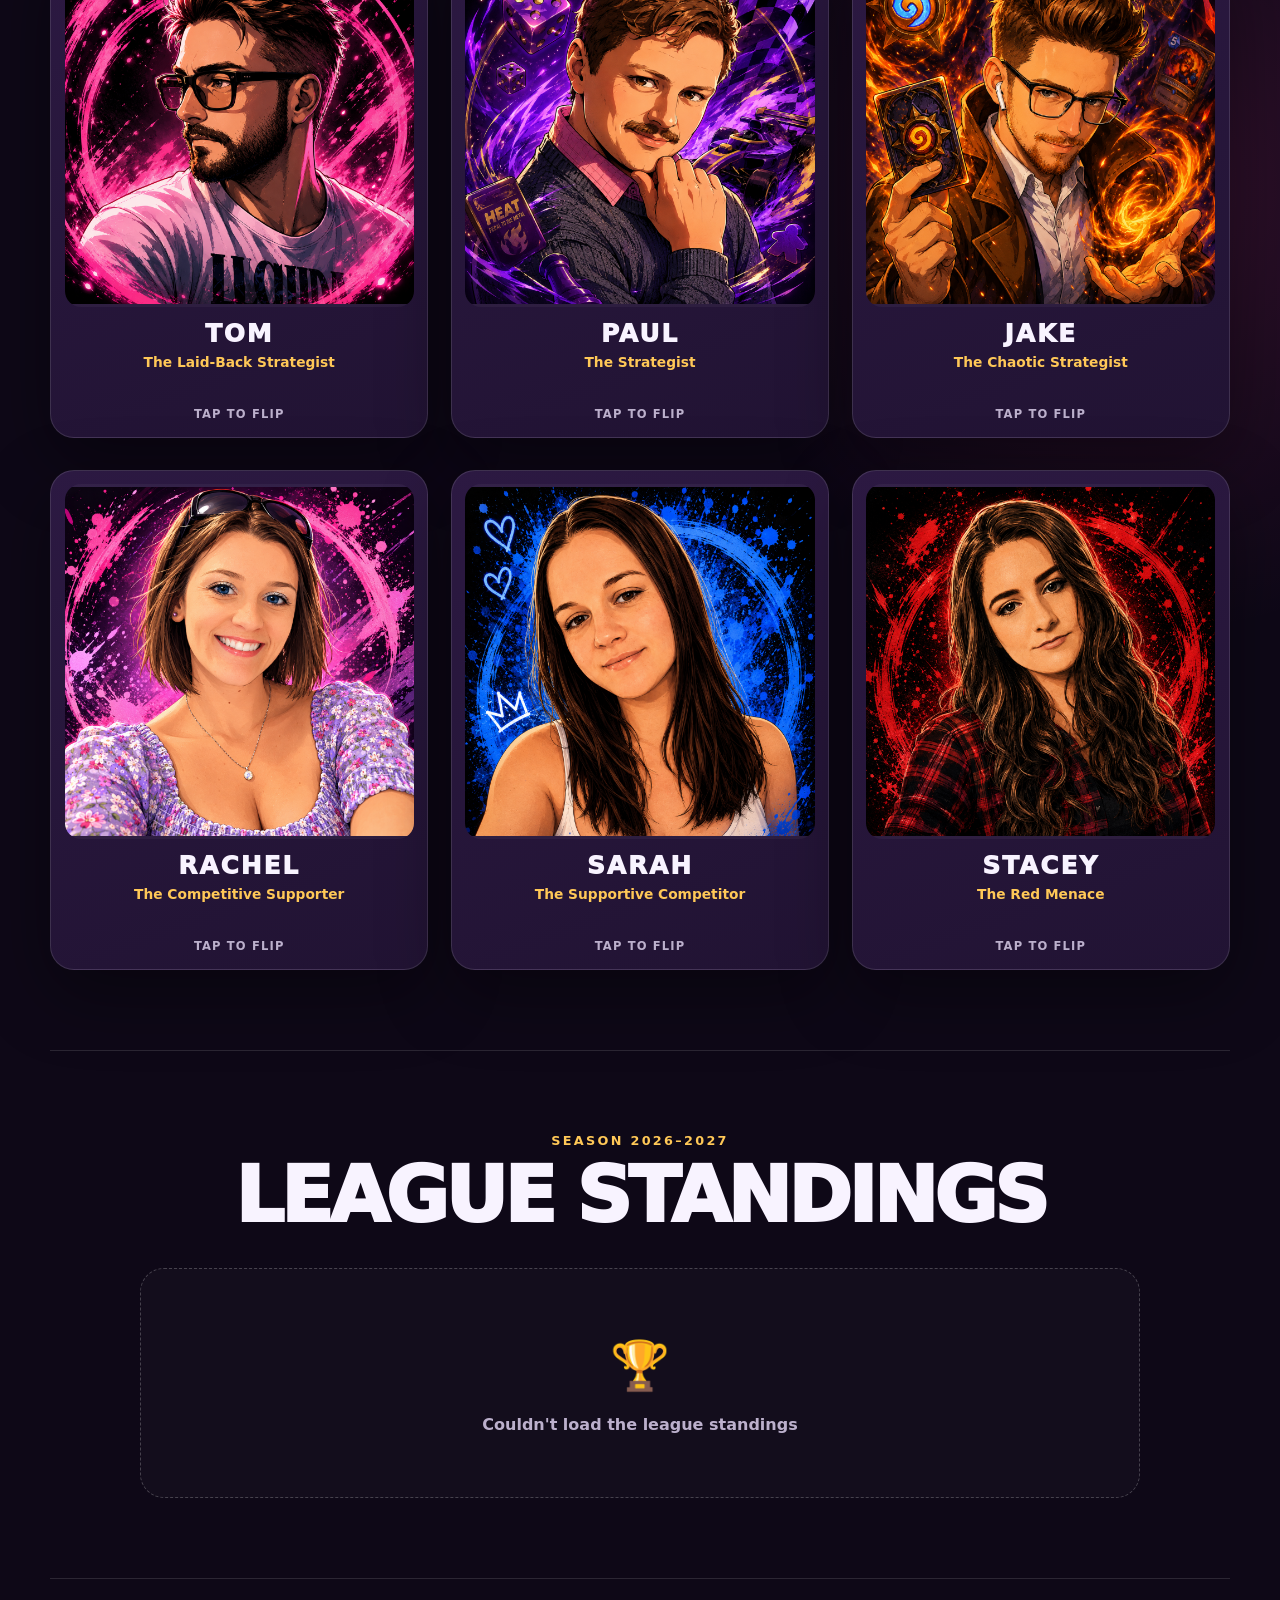
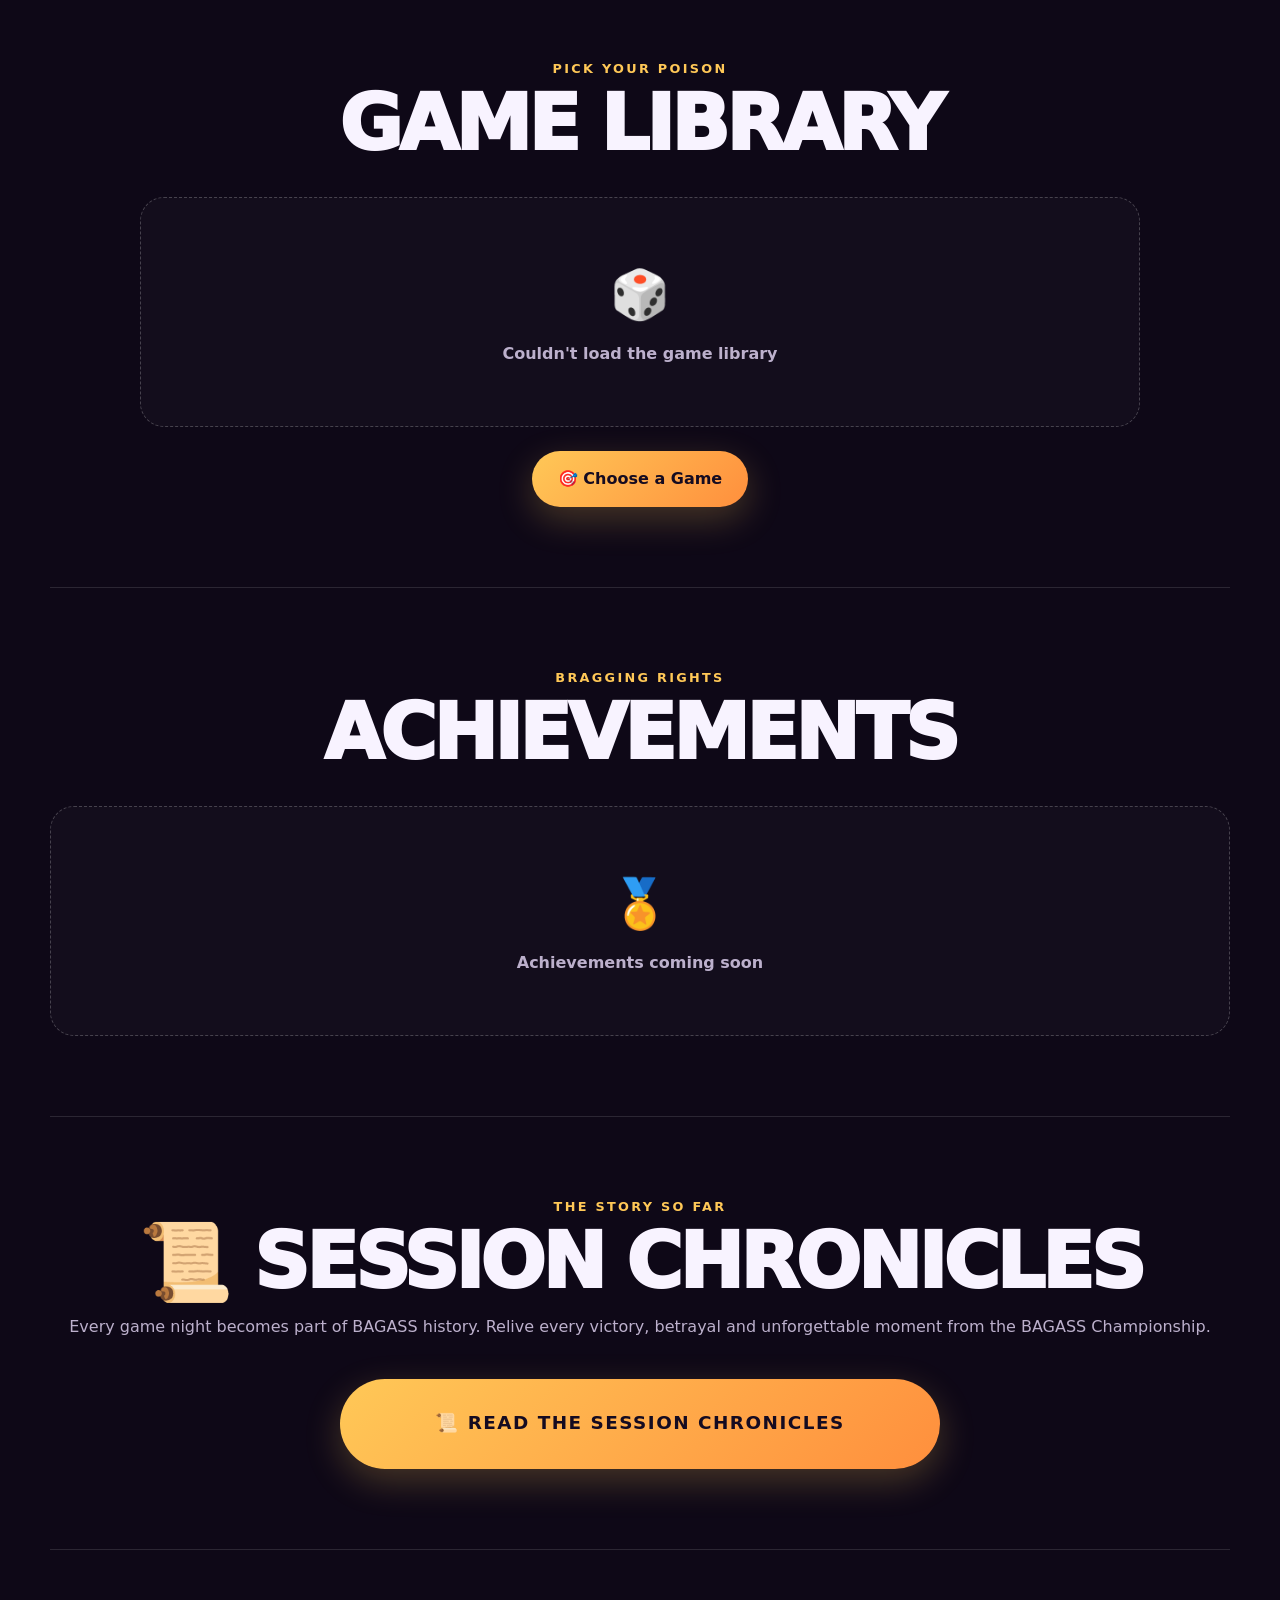
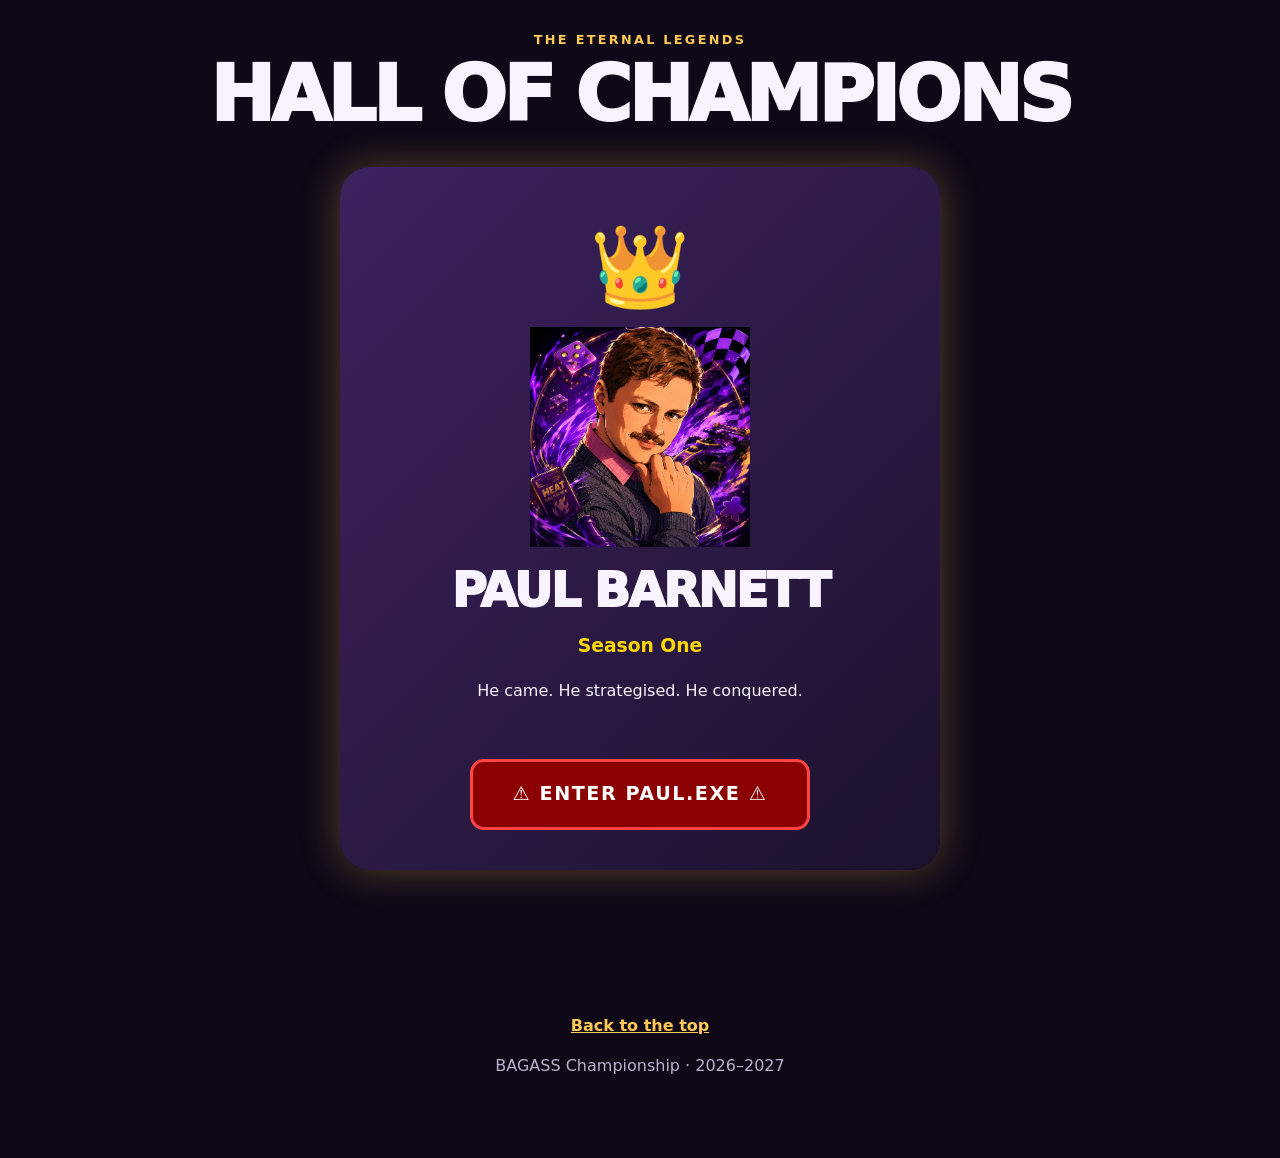
==== commit 5f97e1fc: "Update index.html" ====
--- a/index.html
+++ b/index.html
@@ -136,13 +136,11 @@
     </div>
 
     <div class="chronicles-home">
-
-        <a href="chronicles.html" class="primary-button">
-
-            📜 Read the Session Chronicles
-
-        </a>
-
+    <a href="chronicles.html" class="primary-button">
+        <span>📜 READ THE SESSION CHRONICLES</span>
+    </a>
+      
+</div>
     </div>
 
 </section>
@@ -166,8 +164,14 @@
           <ul id="availableGamesList" class="game-picker-list"></ul>
         </div>
         <div class="game-picker-arrows">
-          <button id="addGameButton" class="arrow-button" type="button" aria-label="Add selected to the wheel">▶</button>
-          <button id="removeGameButton" class="arrow-button" type="button" aria-label="Remove selected from the wheel">◀</button>
+          <button id="addGameButton" class="arrow-button" type="button" aria-label="Add selected to the wheel">
+            <span class="arrow-icon arrow-icon--right">▶</span>
+            <span class="arrow-icon arrow-icon--down">▼</span>
+          </button>
+          <button id="removeGameButton" class="arrow-button" type="button" aria-label="Remove selected from the wheel">
+            <span class="arrow-icon arrow-icon--left">◀</span>
+            <span class="arrow-icon arrow-icon--up">▲</span>
+          </button>
         </div>
         <div class="game-picker-column">
           <h3>Selected</h3>
--- a/style.css
+++ b/style.css
@@ -234,6 +234,24 @@
         padding:12px 14px;
         font-size:.9rem;
     }
+
+    .league-table th,
+    .league-table td{
+        padding:12px 10px;
+        font-size:.8rem;
+    }
+
+    .league-table td:nth-child(2){
+        font-size:.95rem;
+    }
+
+    .league-table td:first-child{
+        font-size:1rem;
+    }
+
+    .league-table td:nth-child(3){
+        font-size:1.05rem;
+    }
 }
 
 #championDisplay{
@@ -524,15 +542,21 @@
 
 .chronicles-home .primary-button{
 
-    display:inline-flex;
+    display:flex;
 
     align-items:center;
 
     justify-content:center;
 
-    min-width:340px;
-
-    padding:1rem 2.5rem;
+    gap:.75rem;
+
+    width:min(600px,100%);
+
+    min-height:90px;
+
+    padding:0 2.5rem;
+
+    text-align:center;
 
     text-decoration:none;
 
@@ -543,6 +567,18 @@
     letter-spacing:.08em;
 
     text-transform:uppercase;
+
+    line-height:1.2;
+
+}
+
+.chronicles-home .primary-button span{
+
+    display:block;
+
+    flex:1;
+
+    text-align:center;
 
 }
 
@@ -780,6 +816,11 @@
     transition:border-color .15s ease,transform .15s ease;
 }
 
+.arrow-icon--down,
+.arrow-icon--up{
+    display:none;
+}
+
 .arrow-button:hover{
     border-color:var(--gold);
     transform:scale(1.05);
@@ -873,6 +914,10 @@
 
 @media(max-width:620px){
 
+    .modal{
+        width:95vw;
+    }
+
     .game-picker{
         grid-template-columns:1fr;
     }
@@ -884,6 +929,16 @@
 
     .game-picker-list{
         height:180px;
+    }
+
+    .arrow-icon--right,
+    .arrow-icon--left{
+        display:none;
+    }
+
+    .arrow-icon--down,
+    .arrow-icon--up{
+        display:inline;
     }
 
 }
@@ -1111,4 +1166,4 @@
         font-size:2.6rem;
     }
 
-}+}
